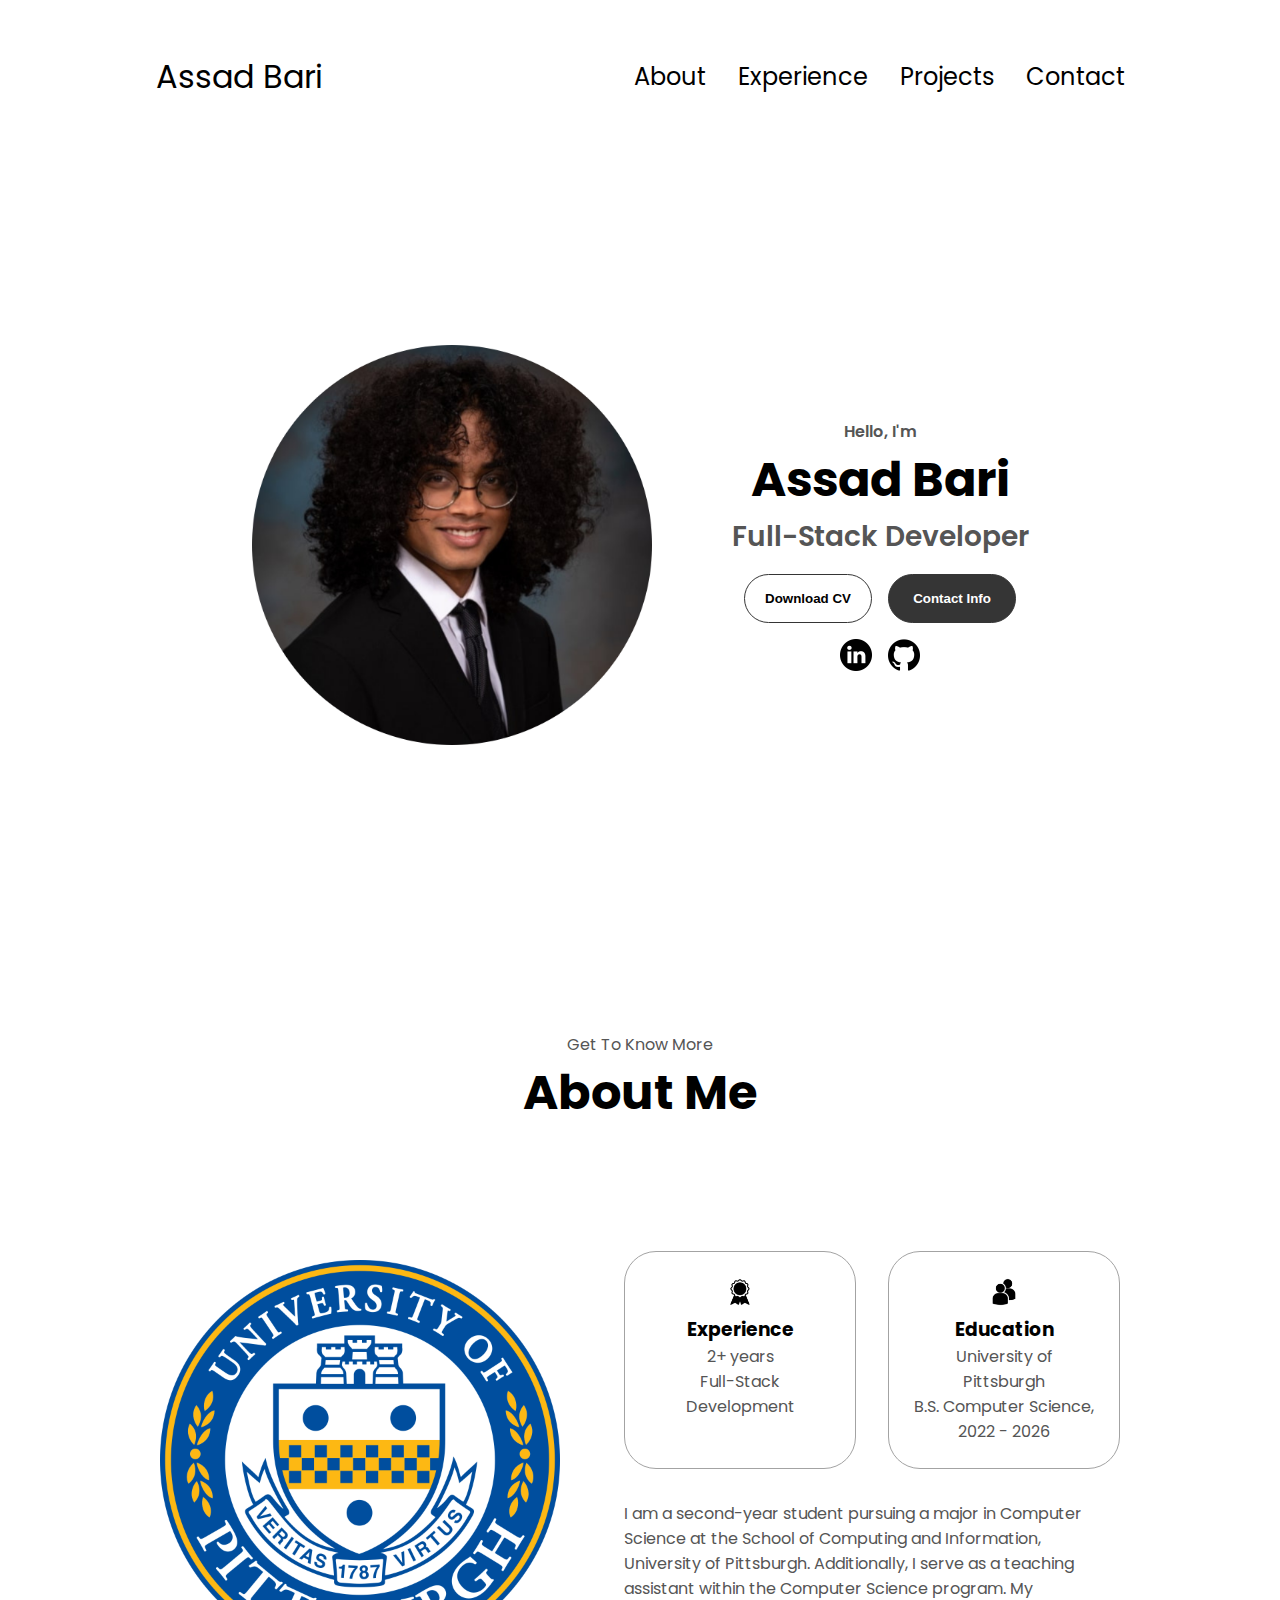
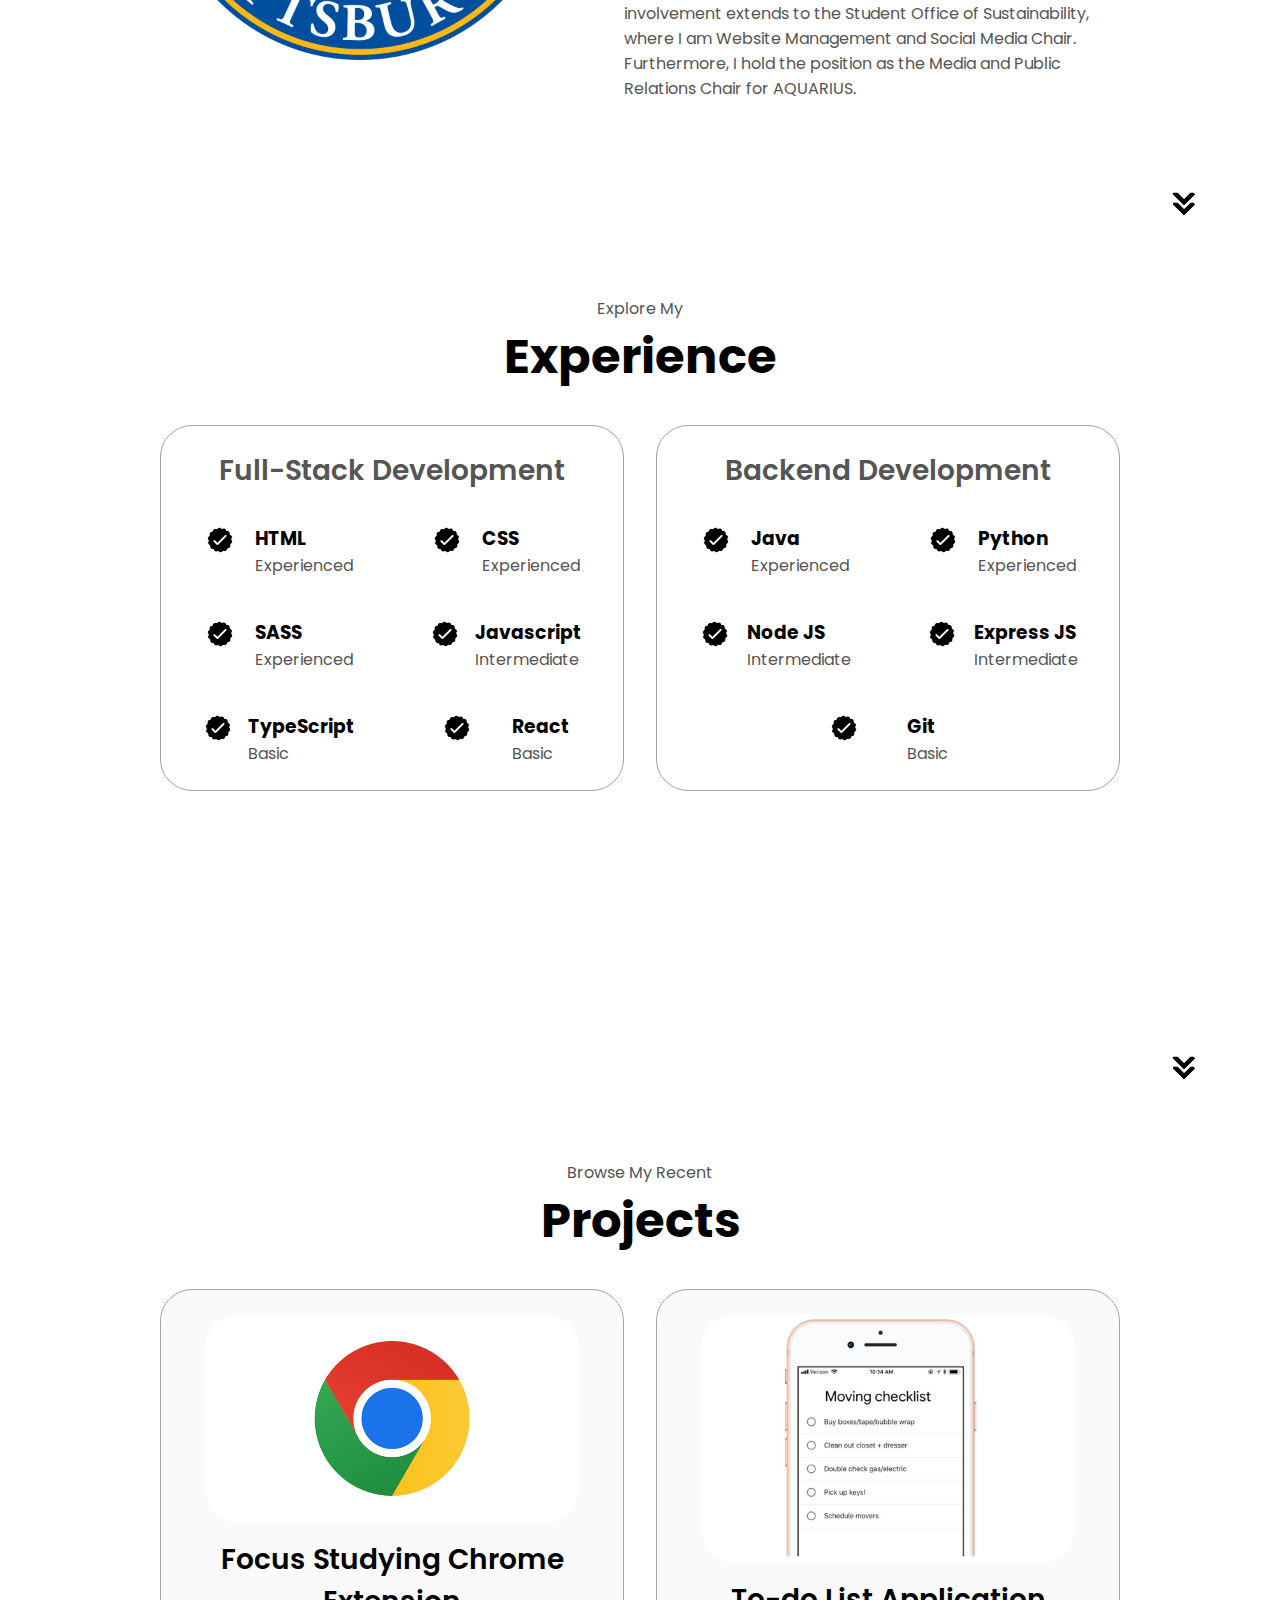
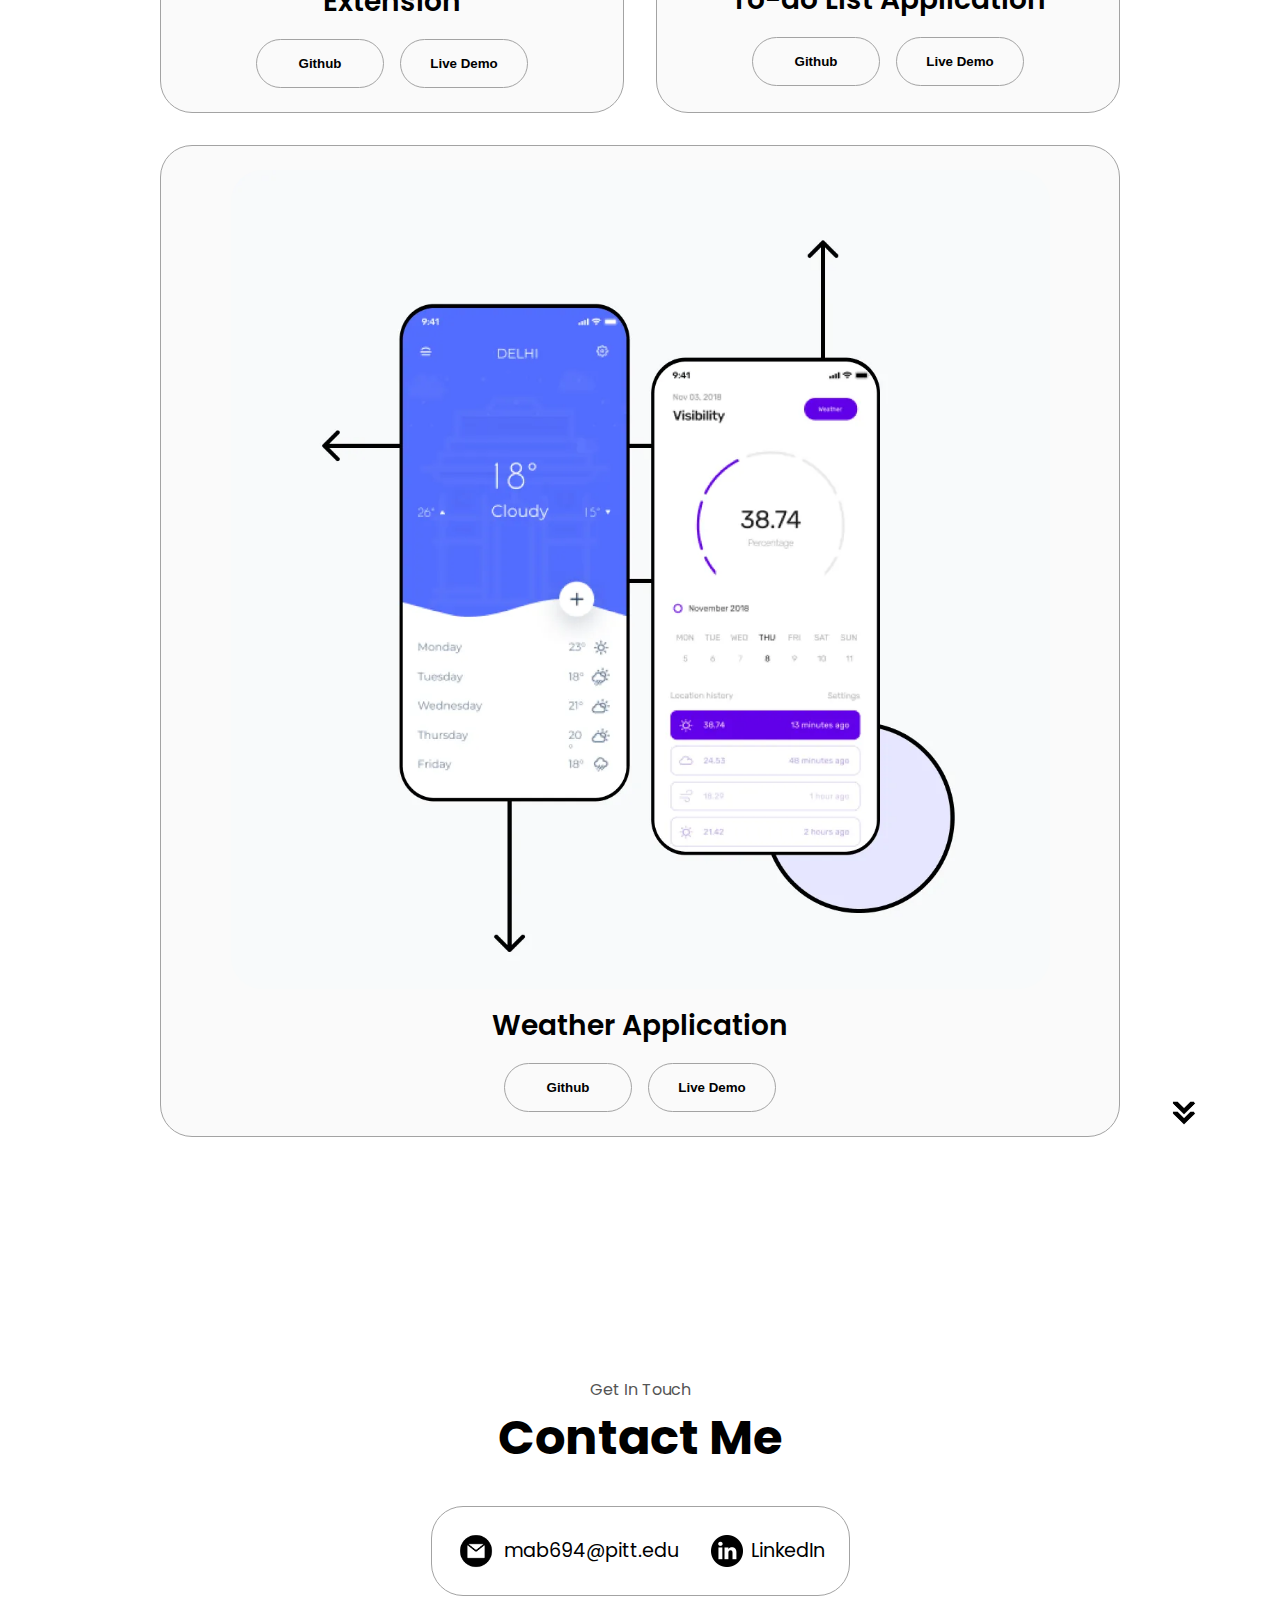
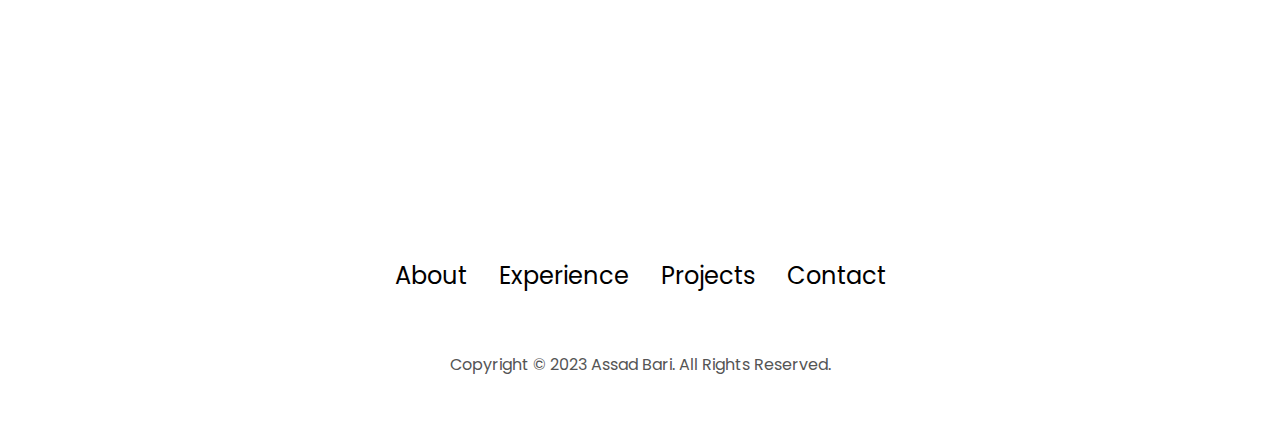
==== index.html @ ebdc71b3 "Update index.html" ====
<!DOCTYPE html>
<html lang="en">
<head>
    <meta charset="UTF-8">
    <meta http-equiv="X-UA-Compatible" content="IE=edge">
    <meta name="viewport" content="width=device-width, initial-scale=1.0">
    <title>My Portfolio</title>
    <link rel="stylesheet" href="styles.css">
    <link rel="stylesheet" href="media.css">
</head>
<body>
<nav id="desktop-nav">
<div class="logo">Assad Bari</div>
<div>
    <ul class="nav-links">
        <li><a href="#about">About</a></li>
        <li><a href="#experience">Experience</a></li>
        <li><a href="#projects">Projects</a></li>
        <li><a href="#contact">Contact</a></li>
       
    </ul>
    
</div>
</nav>
<nav id="hamburger-nav">
    <div class="logo">Assad Bari</div>
    <div class="hamburger-menu">
    <div class="hamburger-icon" onclick="toggleMenu()">
    <span></span>
    <span></span>
    <span></span>
    </div>
    <div class="menu-links">
        <li><a href="#about" onclick="toggleMenu()">About</a></li>
        <li><a href="#experience" onclick="toggleMenu()">Experience</a></li>
        <li><a href="#projects" onclick="toggleMenu()">Projects</a></li>
        <li><a href="#contact" onclick="toggleMenu()">Contact</a></li> 
    </div>
</div>
</nav>
<section id="profile">
<div class="section__pic-container">
    <img src="./assets/profilePic.png" alt="john Doe profile picture"/>
</div>
<div class="section__text"> 
    <p class="section__text__p1">Hello, I'm</p>
    <h1 class="title">Assad Bari</h1>
    <p class="section__text__p2">Full-Stack Developer</p>
    <div class="btn-container">
        <button class="btn btn-color-2" onclick="window.open('./assets/Resume - Assad Bari.pdf)">Download CV</button>
        <button class="btn btn-color-1" onclick="location.href='#contact'">Contact Info</button>
    </div>
    <div id="socials-container">
        <img src="./assets/linkedin.png" alt="My Linkedin profile"
        class="icon" 
        onclick="location.href='https://www.linkedin.com/in/assad-bari-085132230/'"
        />
        <img src="./assets/github.png" alt="My Github profile"
        class="icon" 
        onclick="location.href='https://github.com/AssadBari'"
        />
    </div>
</div>
</section>
<section id="about">
    <p class="section__text__p1">Get To Know More</p>
    <h1 class="title">About Me</h1>
    <div class="section-container">
        <div class="section__pic-container">
            <img src="./assets/pitt.png" alt="Profile Picture"
            class="about-pic"
            />
        </div>
        <div class="about-details-container">
            <div class="about-containers">
                <div class="details-container">
                    <img src="./assets/experience.png" alt="experience icon"
                    class="icon"
                    />
                    <h3>Experience</h3>
                    <p>2+ years<br/>Full-Stack Development</p>
                </div>
                <div class="details-container">
                <img src="./assets/education.png" alt="education icon"
                    class="icon"
                    />
                    <h3>Education</h3>
                    <p>University of Pittsburgh<br/>B.S. Computer Science, 2022 - 2026</p>
                </div>
            </div>
             <div class="text-container">
                <p>I am a second-year student pursuing a major in Computer Science at the School of Computing and Information, University of Pittsburgh. Additionally, I serve as a teaching assistant within the Computer Science program. My involvement extends to the Student Office of Sustainability, where I am Website Management and Social Media Chair. Furthermore, I hold the position as the Media and Public Relations Chair for AQUARIUS.</p>
             </div>
        </div>
    </div>
    <img src="./assets/arrow.png" alt="Arrow icon" class="icon arrow"
    onclick="location.href='#experience'"
    />
</section>
<section id="experience">
    <p class="section__text__p1">Explore My</p>
    <h1 class="title">Experience</h1>
    <div class="experience-details-container">
        <div class="about-containers">
            <div class="details-container">
                <h2 class="experience-sub-title">Full-Stack Development</h2>
                <div class="article-container">
                    <article>
                        <img src="./assets/checkmark.png" alt="experience-icon" class="icon"/>
                        <div>
                            <h3>HTML</h3>
                            <p>Experienced</p>
                        </div>
                    </article>
                    <article>
                        <img src="./assets/checkmark.png" alt="experience-icon" class="icon"/>
                        <div>
                            <h3>CSS</h3>
                            <p>Experienced</p>
                        </div>
                    </article>
                    <article>
                        <img src="./assets/checkmark.png" alt="experience-icon" class="icon"/>
                        <div>
                            <h3>SASS</h3>
                            <p>Experienced</p>
                        </div>
                    </article>
                    <article>
                        <img src="./assets/checkmark.png" alt="experience-icon" class="icon"/>
                        <div>
                            <h3>Javascript</h3>
                            <p>Intermediate</p>
                        </div>
                    </article>
                    <article>
                        <img src="./assets/checkmark.png" alt="experience-icon" class="icon"/>
                        <div>
                            <h3>TypeScript</h3>
                            <p>Basic</p>
                        </div>
                    </article>
                    <article>
                        <img src="./assets/checkmark.png" alt="experience-icon" class="icon"/>
                        <div>
                            <h3>React</h3>
                            <p>Basic</p>
                        </div>
                    </article>
                </div>
            </div>
            <div class="details-container">
                <h2 class="experience-sub-title">Backend Development</h2>
                <div class="article-container">
                   
                    <article>
                        <img src="./assets/checkmark.png" alt="experience-icon" class="icon"/>
                        <div>
                            <h3>Java</h3>
                            <p>Experienced</p>
                        </div>
                    </article>
                    <article>
                        <img src="./assets/checkmark.png" alt="experience-icon" class="icon"/>
                        <div>
                            <h3>Python</h3>
                            <p>Experienced</p>
                        </div>
                    </article>
                    <article>
                        <img src="./assets/checkmark.png" alt="experience-icon" class="icon"/>
                        <div>
                            <h3>Node JS</h3>
                            <p>Intermediate</p>
                        </div>
                    </article>
                    <article>
                        <img src="./assets/checkmark.png" alt="experience-icon" class="icon"/>
                        <div>
                            <h3>Express JS</h3>
                            <p>Intermediate</p>
                        </div>
                    </article>
                    <article>
                        <img src="./assets/checkmark.png" alt="experience-icon" class="icon"/>
                        <div>
                            <h3>Git</h3>
                            <p>Basic</p>
                        </div>
                    </article>
                </div>
            </div>
        </div>
    </div>
    <img src="./assets/arrow.png" alt="Arrow icon" class="icon arrow"
    onclick="location.href='#projects'"
    />
</section>
<section id="projects">
    <p class="section__text__p1">Browse My Recent</p>
    <h1 class="title">Projects</h1>
    <div class="experience-details-container">
        <div class="about-containers">
        <div class="details-container color-container">
            <div class="article-container">
                <img src="./assets/chrome.png" alt="project 1"
                class="project-img" width="200" height="200"
                />
            </div>
            <h2 class="experience-sub-title project-title">Focus Studying Chrome Extension</h2>
            <div class="btn-container">
                <button class="btn btn-color-2 project-btn" onclick="location.href='https://github.com/AssadBari'"">
                    Github
                </button>
                <button class="btn btn-color-2 project-btn" onclick="location.href='https://github.com/AssadBari'"">
                    Live Demo
                </button>
            </div>
        </div>
        <div class="details-container color-container">
            <div class="article-container">
                <img src="./assets/ToDo.png" alt="project 2"
                class="project-img" width="200" height="200"
                />
            </div>
            <h2 class="experience-sub-title project-title">To-do List Application</h2>
            <div class="btn-container">
                <button class="btn btn-color-2 project-btn" onclick="location.href='https://github.com/AssadBari'"">
                    Github
                </button>
                <button class="btn btn-color-2 project-btn" onclick="location.href='https://github.com/AssadBari'"">
                    Live Demo
                </button>
            </div>
        </div>
        <div class="details-container color-container">
            <div class="article-container">
                <img src="./assets/weatherApp.webp" alt="project 3"
                class="project-img" width="200" height="200"
                />
            </div>
            <h2 class="experience-sub-title project-title">Weather Application</h2>
            <div class="btn-container">
                <button class="btn btn-color-2 project-btn" onclick="location.href='https://github.com/AssadBari/WeatherAppBari.git'"">
                    Github
                </button>
                <button class="btn btn-color-2 project-btn" onclick="location.href='https://assadbari.github.io/WeatherAppBari/'"">
                    Live Demo
                </button>
            </div>
        </div>
     </div>
    </div>
    <img src="./assets/arrow.png" alt="Arrow icon" class="icon arrow"
    onclick="location.href='#contact'"
    />
</section>
<section id="contact">
<p class="section__text__p1">Get In Touch</p>
<h1 class="title">Contact Me</h1>
<div class="contact-info-upper-container">
    <div class="contact-info-container">
        <img src="./assets/email.png" alt="email icon" class="icon contact-icon email-icon
            "/>
        <p><a href="mailto:mab694@pitt.edu">mab694@pitt.edu</a></p>
    </div>

        <div class="contact-info-container">
            <img src="./assets/linkedin.png" alt="Linkedin-icon" class="icon contact-icon"/>
            <p><a href="https://www.linkedin.com/in/assad-bari-085132230/">LinkedIn</a></p>
        </div>
</div>
</section>
<footer>
    <nav>
        <div class="nav-links-container">
            <ul class="nav-links">
                <li><a href="#about">About</a></li>
                <li><a href="#experience">Experience</a></li>
                <li><a href="#projects">Projects</a></li>
                <li><a href="#contact">Contact</a></li>
               
            </ul>
        </div>
    </nav>
      <p>Copyright &#169; 2023 Assad Bari. All Rights Reserved.</p>
</footer>
<script src="script.js"></script>
</body>
</html>
---- styles.css ----
/*general styling*/



  @import url('https://fonts.googleapis.com/css2?family=Poppins:wght@300;400;500;600&display=swap');

*{
    margin: 0;
    padding: 0;
    
}

body{
    font-family: "poppins", "sans-serif";
}

html{
    scroll-behavior:smooth;
}

p{
    color: rgb(85, 85, 85);

}
/* */

a, .btn{
    transition: all 300ms ease;
}

/*desktop navigation*/
nav, .nav-links{
        display:flex;
}

nav {
    justify-content: space-around;
    align-items: center;
    height: 17vh;
}
.nav-links{
    gap: 2rem;
    list-style: none;
    font-size: 1.5rem;

}

a {
   color: black;
   text-decoration: none;
   text-decoration-color: white; 
}

a:hover {
    color: grey;
    text-decoration: underline;
    text-underline-offset: 1rem;
    text-decoration-color: rgb(181, 181, 181);
}
.logo{
    font-size: 2rem;
}
.logo:hover{
    cursor: default;
}

/* hamburger menu */
 
#hamburger-nav{
    display: none;
}

.hamburger-menu {
    position: relative;
    display: inline-block;

}
.hamburger-icon{
    display: flex;
    flex-direction: column;
    justify-content: space-between;
    height: 24px;
    width: 30px;
    cursor: pointer;
}

.hamburger-icon span {
    width: 100%;
    height: 2px;
    background-color: black;
    transition: all 0.3 ease-in-out;
}
.menu-links{
    position: absolute;
    top: 100%;
    right: 0%;
    background-color: white;
    width: fit-content;
    max-height: 0;
    overflow: hidden;
    transition: all 0.3 ease-in-out;

}

.menu-links a{
    display: block;
    padding: 10px;
    text-align: center;
    font-size: 1.5rem;
    color: black;
    text-decoration: none;
    transition:all 0.3 ease-in-out;

}
.menu-links li {
list-style: none;

}
.menu-links.open{
max-height: 300px;

}
.hamburger-icon.open span:first-child {
    transform: rotate(45 deg) translate (10px, 5px);
}
.hamburger-icon.open span:nth-child(2) {
    opacity: 0;

}
.hamburger-icon.open span:last-child {
    transform: rotate(-45 deg) translate (10px, -5px);
}

.hamburger-icon span:first-child {
    transform: none;
    
}
.hamburger-icon span:first-child {
    opacity: 1;

}
.hamburger-icon span:first-child {
    transform: none;

}

/* SECTIONS */

section{
    padding-top: 4vh;
    height: 96vh;
    margin: 0 10rem;
    box-sizing: border-box;
    min-height: fit-content;

}
.section-container{
display: flex;

}
/* profile section*/

#profile{
    display: flex;
justify-content: center;
gap: 5rem;
height: 80vh;
}

.section__pic-container{
    display: flex;
    height: 400px;
    width: 400px;
    margin: auto 0;

}
.section__text {
    align-self: center;
    text-align: center;

}

.section__text p{
    font-weight: 600;

}
.section__text__p1{
    text-align: center;

}
.section__text__p2{
    font-size: 1.75rem;
    margin-bottom: 1rem;

    
}
.title{
    font-size: 3rem;
    text-align: center;

}
#socials-container{
    display:flex;
    justify-content: center;
    margin-top: 1rem;
    gap: 1rem;
}
/* icons ! */
.icon{
    cursor: pointer;
    height: 2rem;
}
/* buttons ! */
.btn-container{
    display: flex;
    justify-content: center;
    gap: 1rem;
}
.btn{
    font-weight: 600;
    transition: all 300ms ease;
    padding: 1rem;
    width: 8rem;
    border-radius: 2rem;

}
.btn-color-1, .btn-color-2{
    border: rgb(53, 53, 53) 0.1rem solid;
    
}
.btn-color-1:hover, .btn-color-2:hover{
    cursor: pointer;
}
.btn-color-1, .btn-color-2:hover{
    background: rgb(53, 53, 53);
    color: white;
}
.btn-color-1:hover{
    background: rgb(0, 0, 0);

}
.btn-color-2{
    background: none;

}
.btn-color-2:hover {
    border: rgb(255, 255, 255) 0.1 rem solid;

}
.btn-container{
    gap: 1rem;
}

/* about section! :D */
#about{
    position: relative;

}
.about-containers{
    gap: 2rem;
    margin-bottom: 2rem;
    margin-top: 2rem;
    }
.about-details-container{
    justify-content: center;
    flex-direction: column;
}

.about-containers, .about-details-container{
    display: flex;

}
.about-pic{
    border-radius: 2rem;
}
.arrow{
    position: absolute;
    right: -5rem;
    bottom: 2.5rem;
}
.details-container{
    padding: 1.5rem;
    flex: 1;
    background: white;
    border-radius: 2rem;
    border: rgb(53, 53, 53) 0.1rem solid;
    border-color: rgb(163, 163, 163);
    text-align: center;

}
.section-container{
    gap: 4rem;
    height: 80%;

}
.section__pic-container{
    height: 400px;
    width: 400px;
    margin: auto 0;

}
/* experience */

#experience {
    position: relative;
}
.experience-sub-title{
    color: rgb(85, 85, 85);
    font-weight: 600;
    font-size: 1.75rem;
    margin-bottom: 2rem;
}
.experience-details-container{
    display: flex;
    justify-content: center;
    flex-direction: column;
}

.article-container {
    display: flex;
    text-align: initial;
    flex-wrap: wrap;
    flex-direction: row;
    gap: 2.5rem;
    justify-content: space-around;
  
}

article {
    display: flex;
    width: 10rem;
    justify-content: space-around;
    gap: 0.5rem;
}

article .icon {
    cursor: default;
}

.details-container {
    text-align: center;
}

/* projects*/

#projects {
    position: relative;

}

.color-container{
    border-color: rgb(163, 163, 163);
    background: rgb(250, 250, 250);
}

.project-img {
    border-radius: 2rem;
    width: 90%;
    height: 90%;
}

.project-title{
    margin: 1rem;
    color: black;

}
.project-btn{
    color: black;
    border-color: rgb(163, 163, 163);
}
/* contacts */

#contact{
    display: flex;
    justify-content: center;
    flex-direction: column;
    height: 70vh;
}
.contact-info-upper-container{
    display: flex;
    justify-content: center;
    border-radius: 2rem;
    border: rgb(53, 53, 53) 0.1rem solid;
    border-color: rgb(163, 163, 163);
    background: (250, 250, 250);
    margin: 2rem auto;
    padding: 0.5rem;

}
.contact-info-container{
display: flex;
align-items: center;
justify-content: center;
gap: 0.5rem;
margin: 1rem;
}
.contact-info-container p{
    font-size: larger;
}
.contact-icon {
    cursor: default;
}
.email-icon{
    height: 2.5rem;
}
/* footer section*/
footer{
    height: 26vh;
    margin: 0 1rem;
}
footer p{
    text-align: center;
    
}
---- media.css ----
@media screen and (max-width: 1400px) {
    #profile {
        height: 83vh;
        margin-bottom: 6rem;
    }
    .about-containers {
        flex-wrap: wrap;
    }
}

@media screen and (max-width: 1200px) {
    #desktop-nav {
        display: none;
    }
    #hamburger-nav {
        display: flex;
    }
    #experience, .experience-details-container {
        margin-top: 2rem;
    }
    #profile, .section-container {
        display: block;
    }
    .arrow {
        display: none;
    }
    section, .section-container {
        height: fit-content;
    }
    section {
        margin: 0 5%;
    }
    .section__pic-container {
        width: 275px;
        height: 275px;
        margin: 0 auto 2rem;
    }
    .about-containers {
        margin-top: 0;
    }
}

@media screen and (max-width: 600px) {
    #contact, footer {
        height: 40vh;
    }
    #profile {
        height: 83vh;
        margin-bottom: 0;
    }
    article {
        font-size: 1rem;
    }
    footer nav {
        height: fit-content;
        margin-bottom: 2rem;
    }
    .about-containers, .contact-info-upper-container, .btn-container {
        flex-wrap: wrap;
    }
    .contact-info-container {
        margin: 0;
    }
    .contact-info-container p, .nav-links, li a {
        font-size: 1rem;
    }
    .experience-sub-title {
        font-size: 1.25rem;
    }
    .logo {
        font-size: 1.5rem;
    }
    .nav-links {
        flex-direction: column;
        gap: 0.5rem;
        text-align: center;
    }
    .section__pic-container {
        width: auto;
        height: 46vw;
        justify-content: center;
    }
    .section__text__p2 {
        font-size: 1.25rem;
    }
    .title {
        font-size: 2rem;
    }
    .text-container {
        text-align: justify;
    }
}
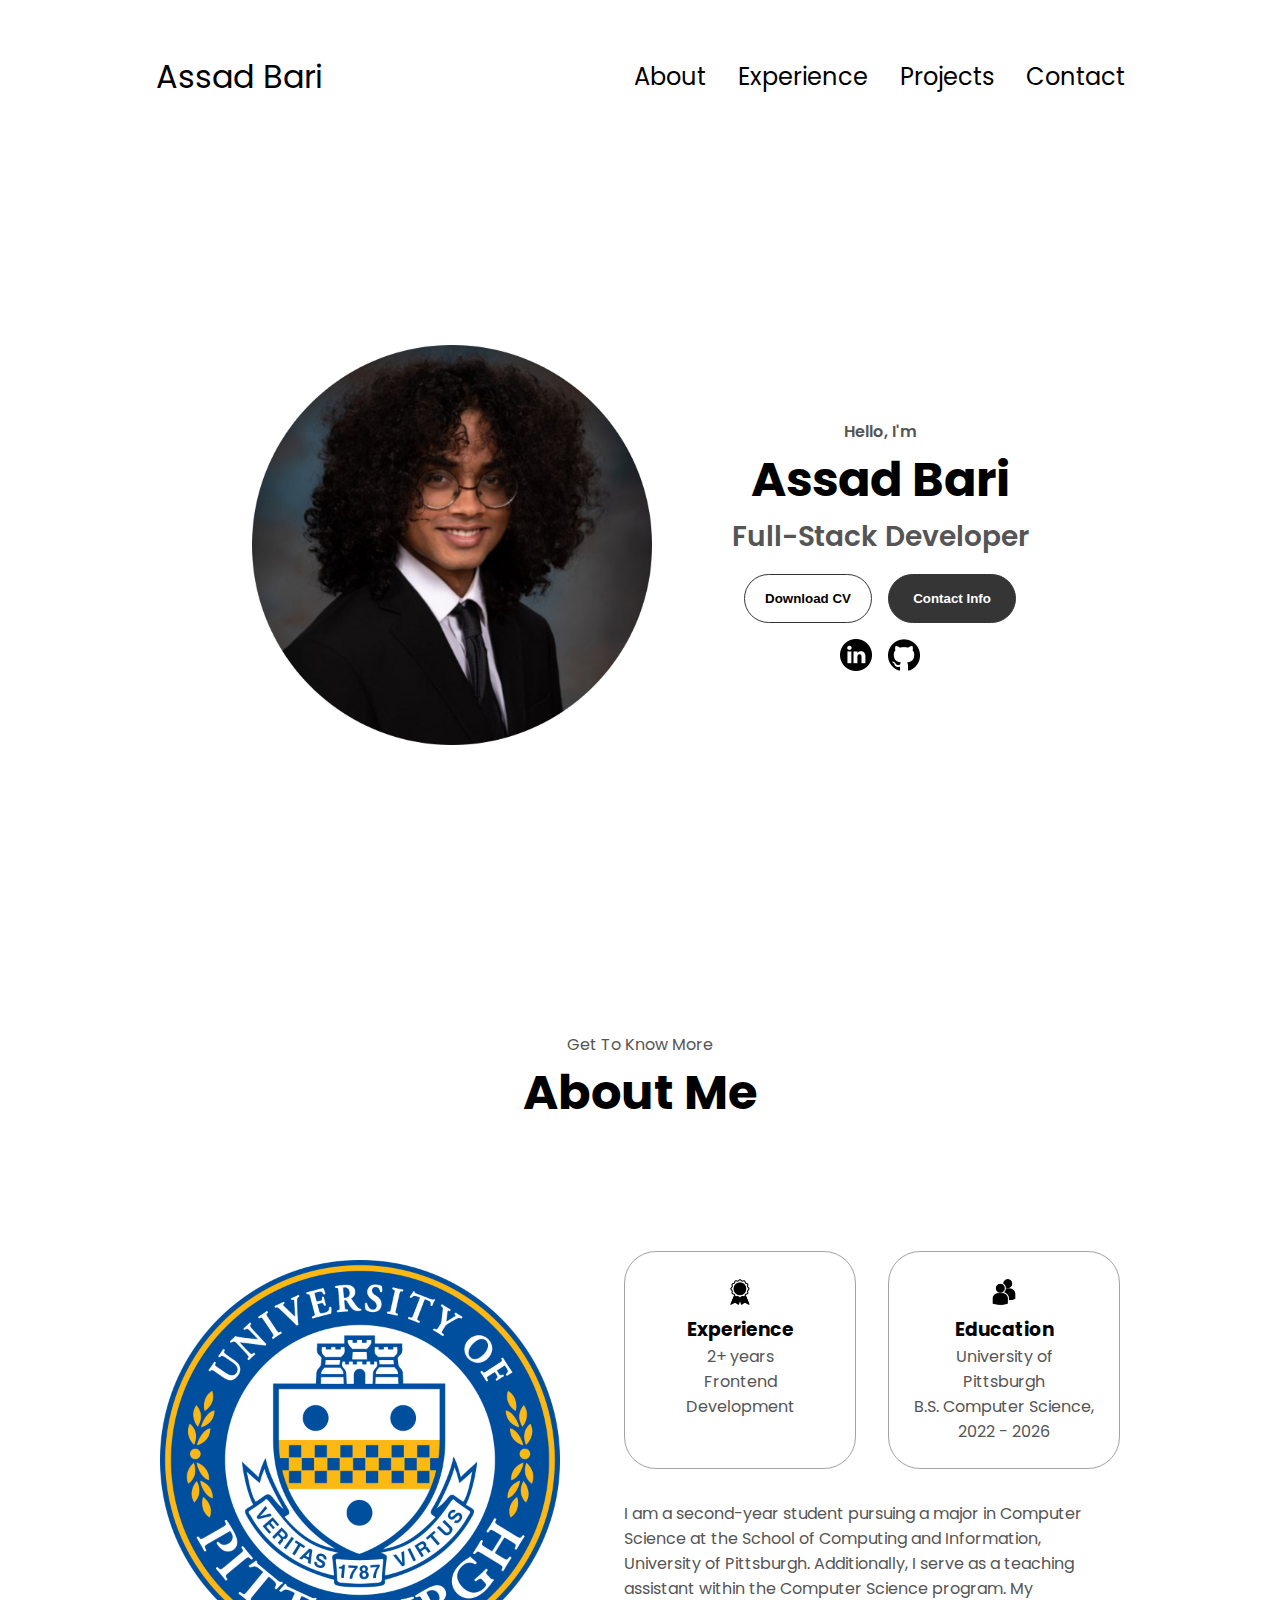
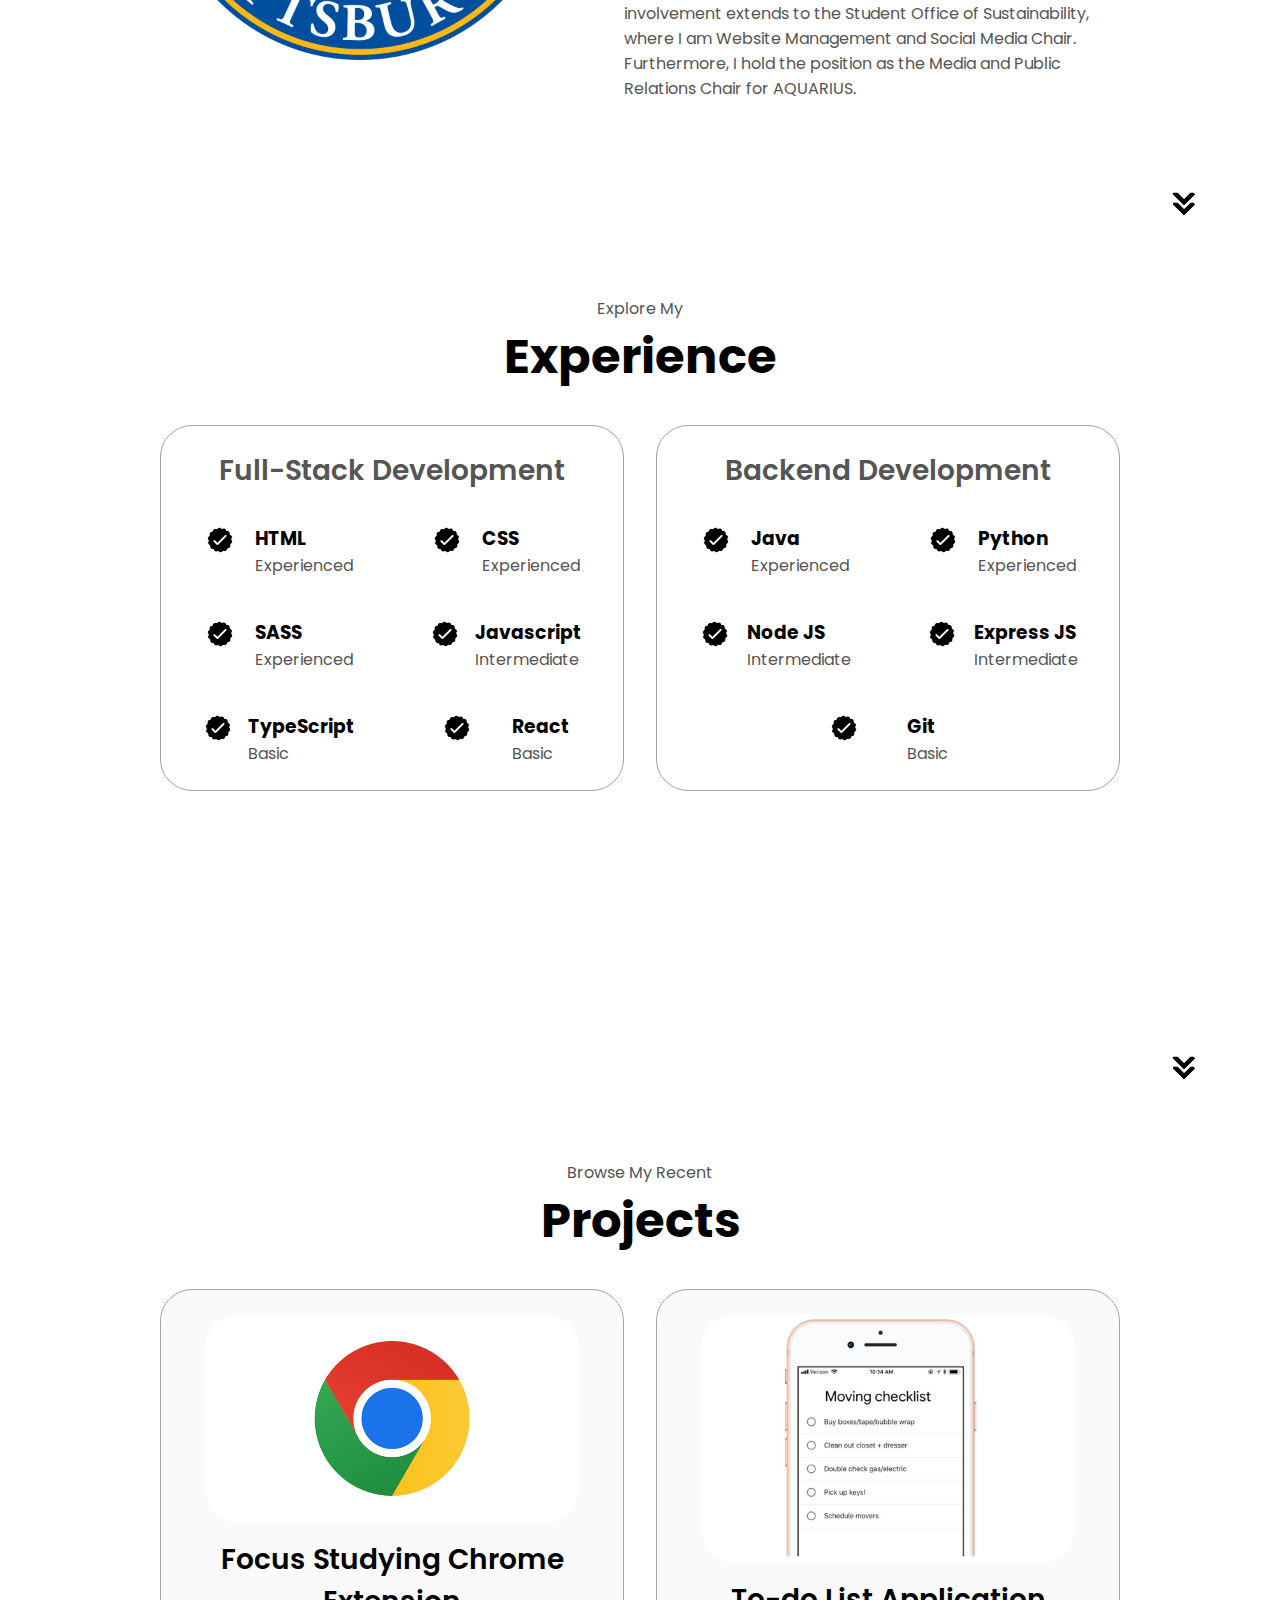
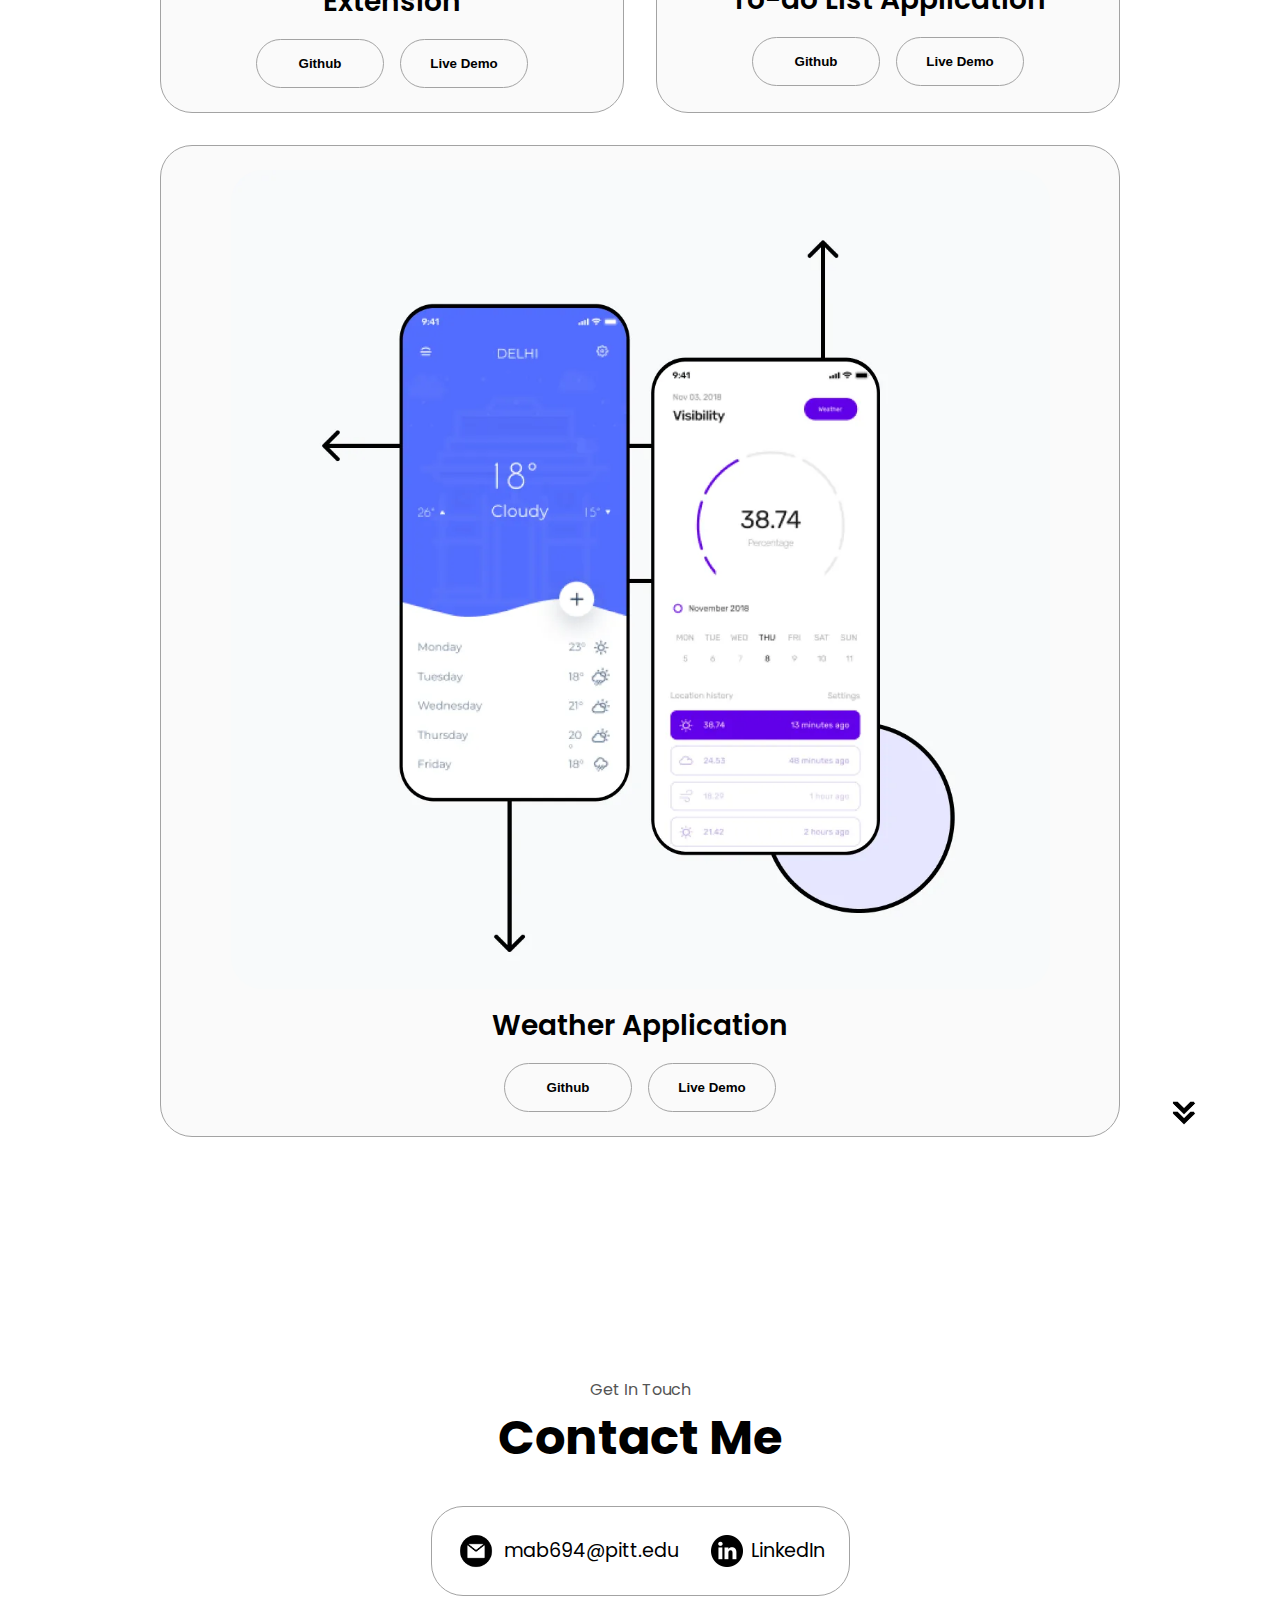
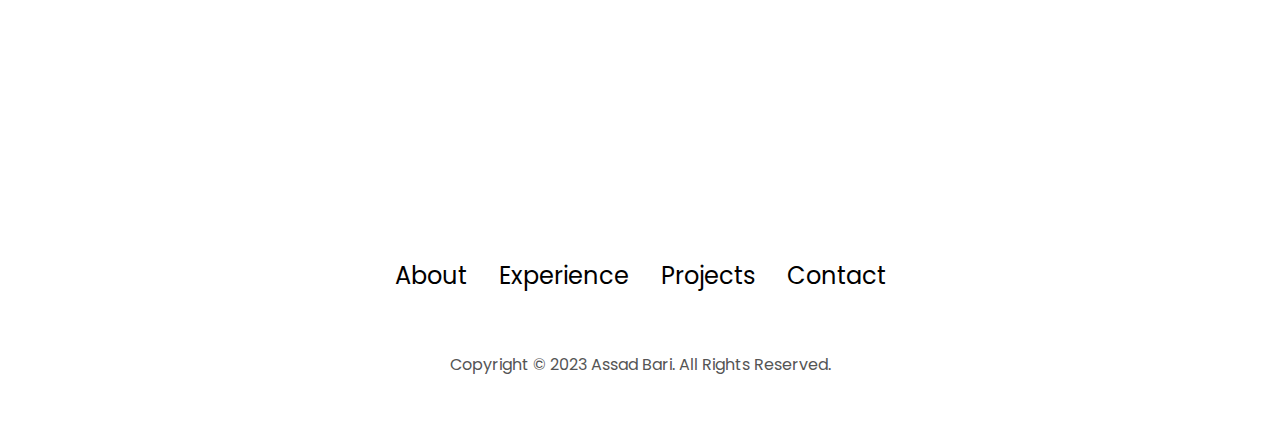
==== commit cca929db: "Update index.html" ====
--- a/index.html
+++ b/index.html
@@ -78,7 +78,7 @@
                     class="icon"
                     />
                     <h3>Experience</h3>
-                    <p>2+ years<br/>Full-Stack Development</p>
+                    <p>2+ years<br/>Frontend Development</p>
                 </div>
                 <div class="details-container">
                 <img src="./assets/education.png" alt="education icon"
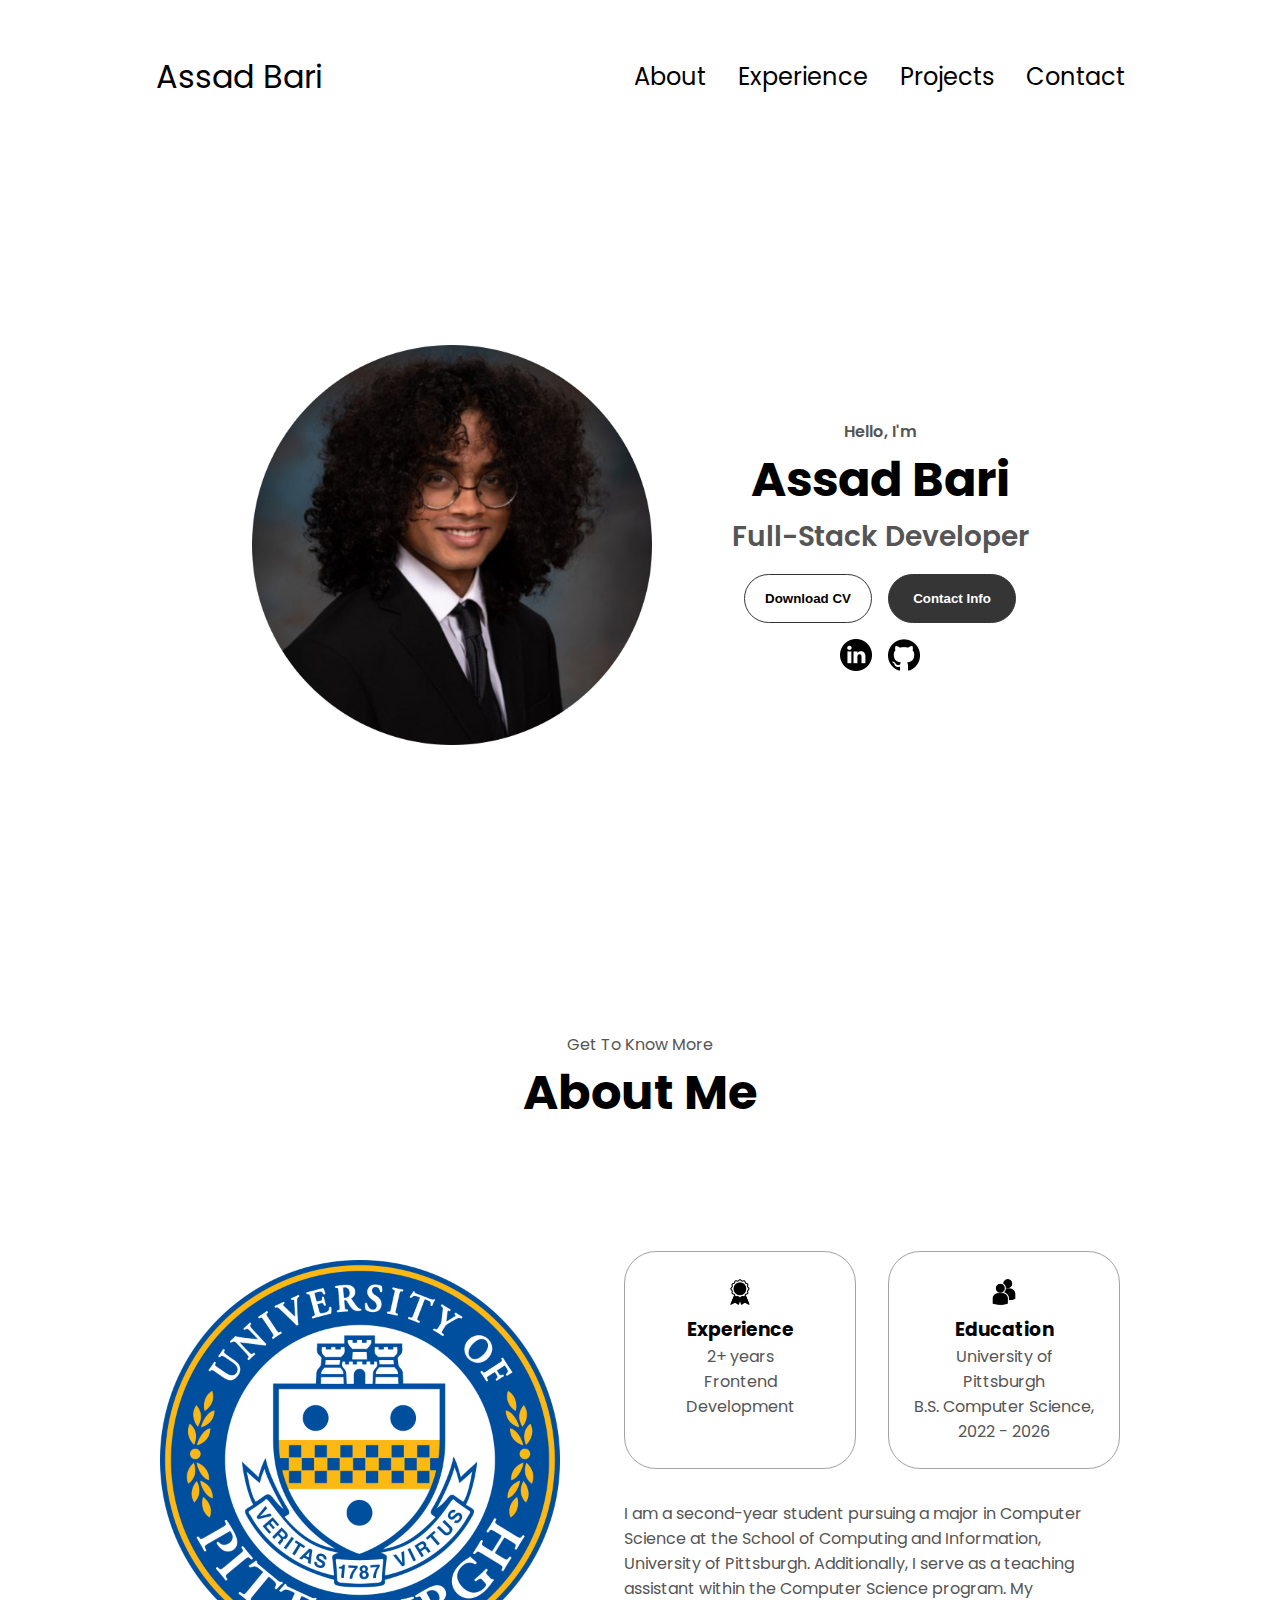
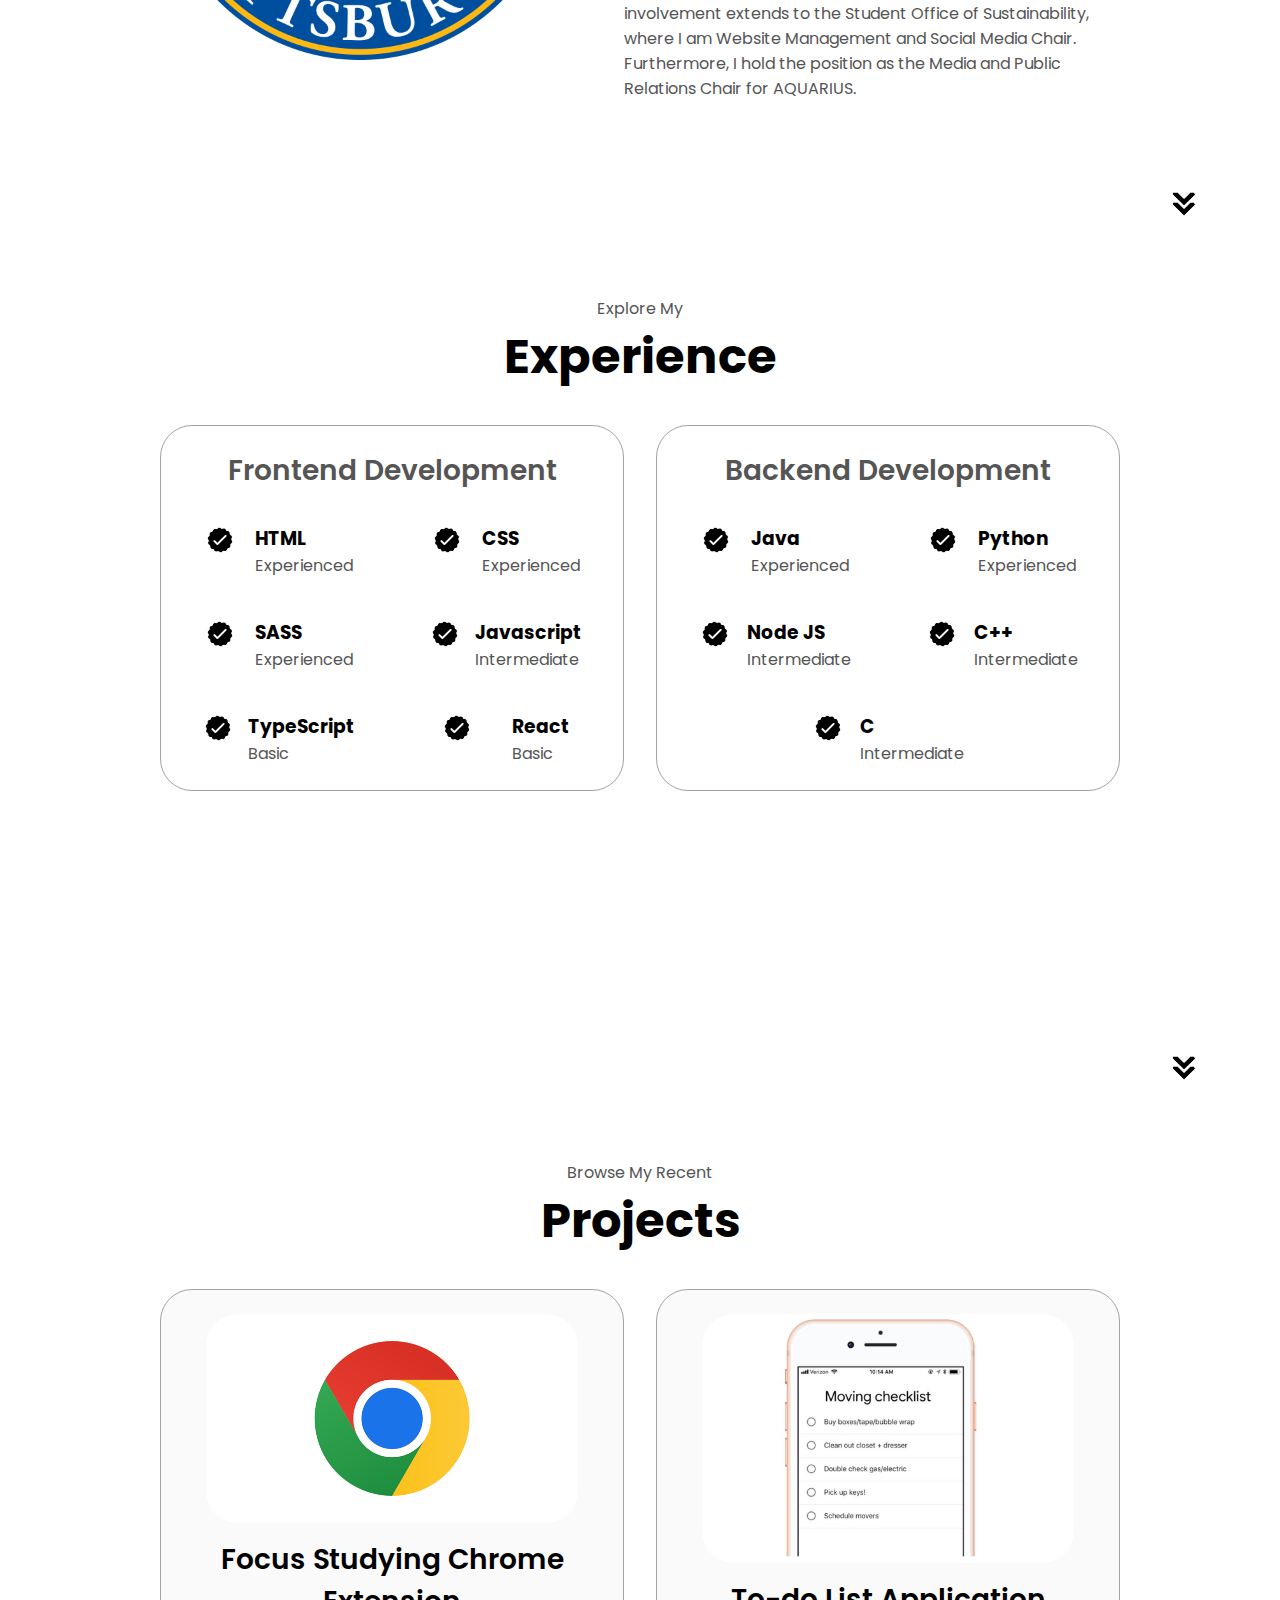
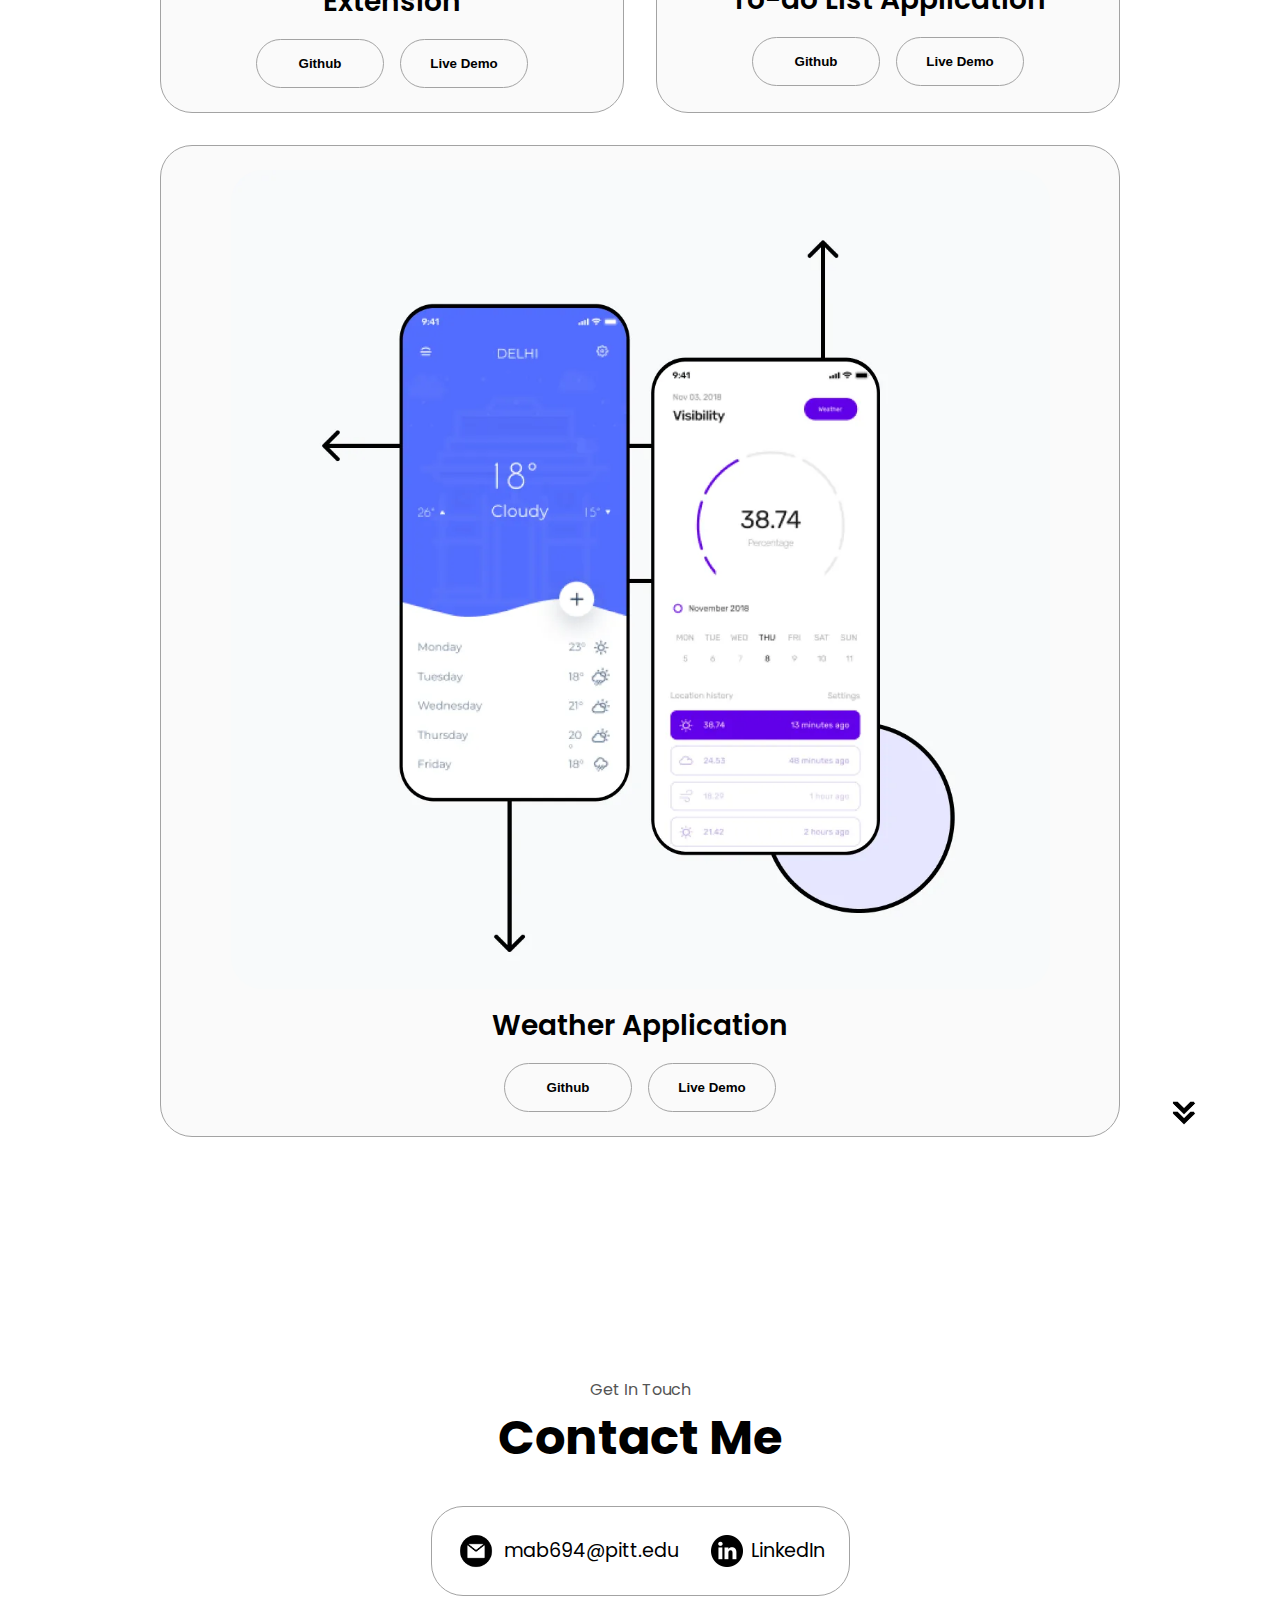
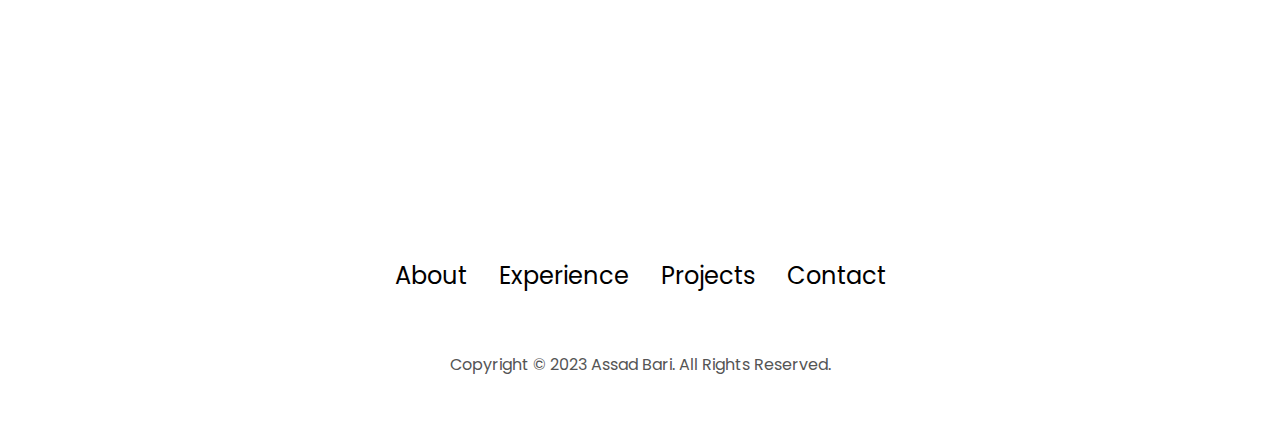
==== commit 51e2caf9: "Update index.html" ====
--- a/index.html
+++ b/index.html
@@ -47,7 +47,7 @@
     <h1 class="title">Assad Bari</h1>
     <p class="section__text__p2">Full-Stack Developer</p>
     <div class="btn-container">
-        <button class="btn btn-color-2" onclick="window.open('./assets/Resume - Assad Bari.pdf)">Download CV</button>
+        <button class="btn btn-color-2" onclick="window.open('./assets/Resume  - Assad Bari.pdf)">Download CV</button>
         <button class="btn btn-color-1" onclick="location.href='#contact'">Contact Info</button>
     </div>
     <div id="socials-container">
@@ -103,7 +103,7 @@
     <div class="experience-details-container">
         <div class="about-containers">
             <div class="details-container">
-                <h2 class="experience-sub-title">Full-Stack Development</h2>
+                <h2 class="experience-sub-title">Frontend Development</h2>
                 <div class="article-container">
                     <article>
                         <img src="./assets/checkmark.png" alt="experience-icon" class="icon"/>
@@ -177,15 +177,15 @@
                     <article>
                         <img src="./assets/checkmark.png" alt="experience-icon" class="icon"/>
                         <div>
-                            <h3>Express JS</h3>
-                            <p>Intermediate</p>
-                        </div>
-                    </article>
-                    <article>
-                        <img src="./assets/checkmark.png" alt="experience-icon" class="icon"/>
-                        <div>
-                            <h3>Git</h3>
-                            <p>Basic</p>
+                            <h3>C++</h3>
+                            <p>Intermediate</p>
+                        </div>
+                    </article>
+                    <article>
+                        <img src="./assets/checkmark.png" alt="experience-icon" class="icon"/>
+                        <div>
+                            <h3>C</h3>
+                            <p>Intermediate</p>
                         </div>
                     </article>
                 </div>
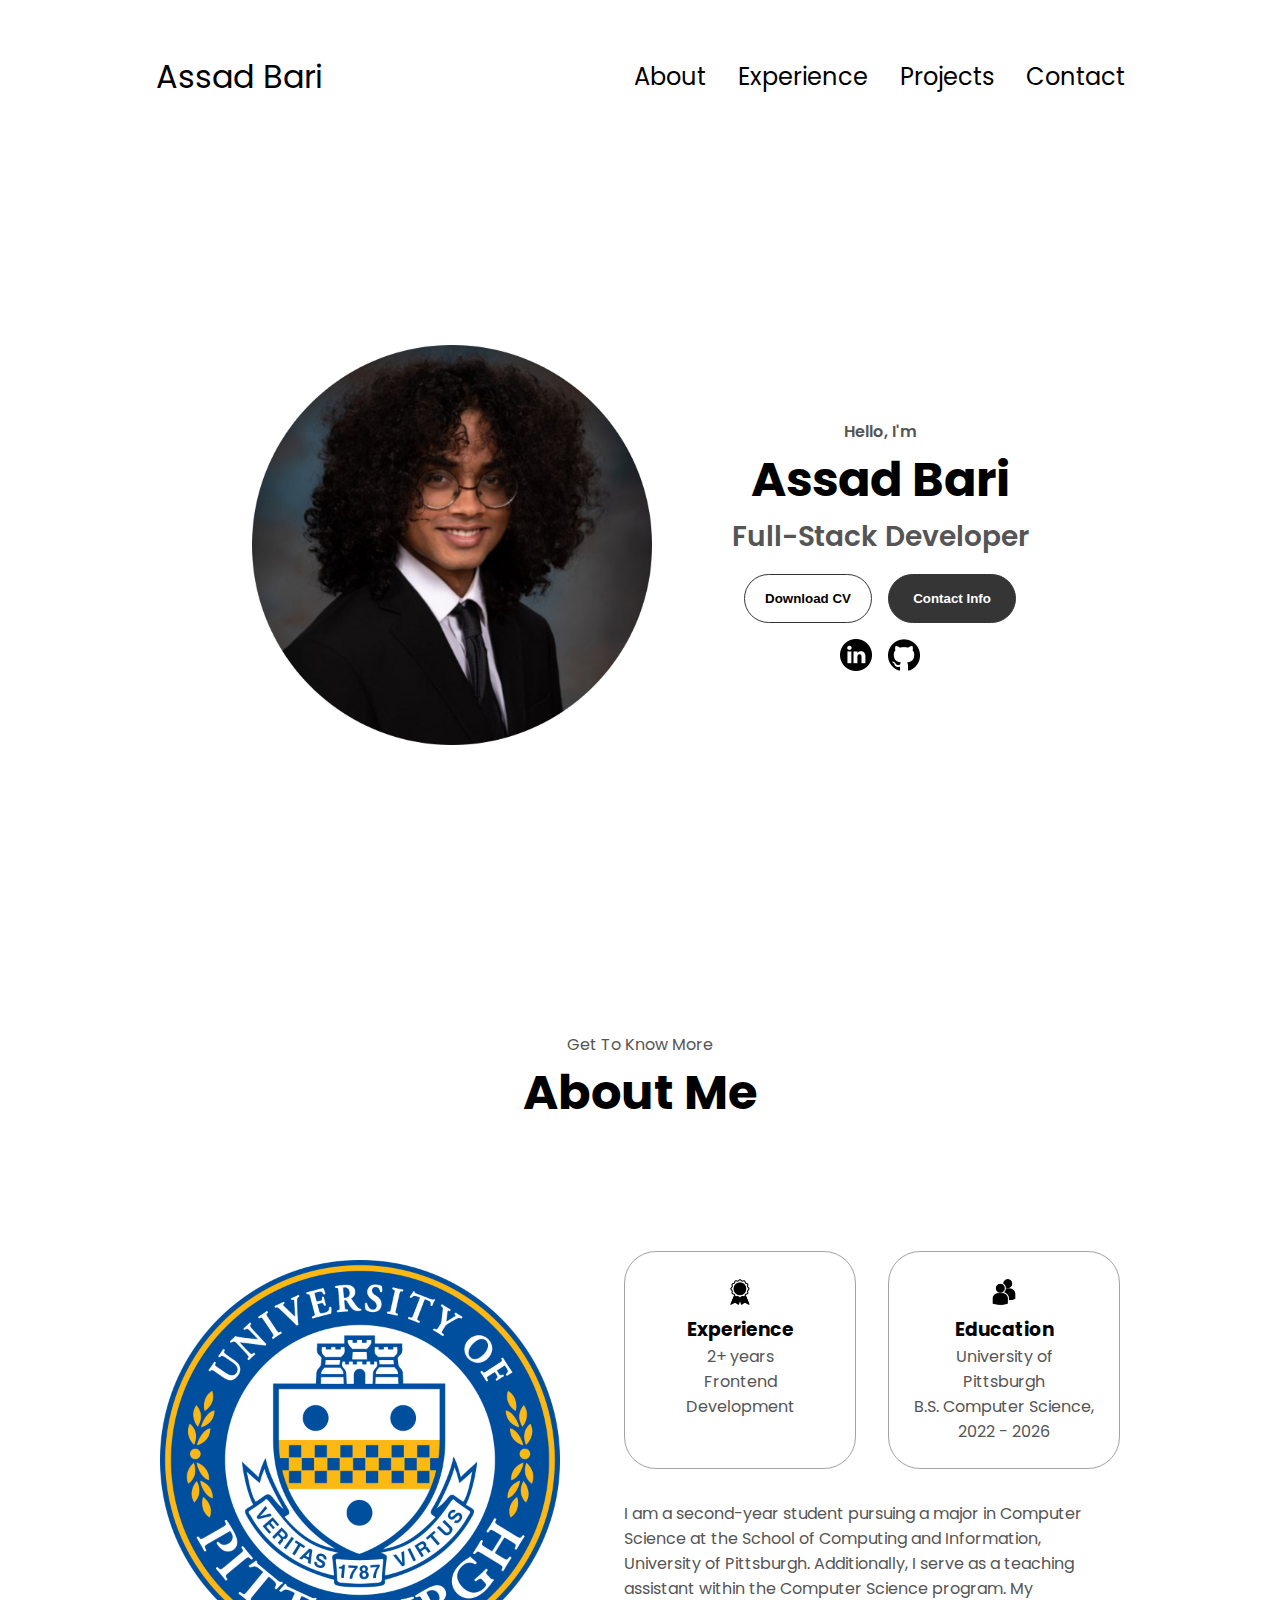
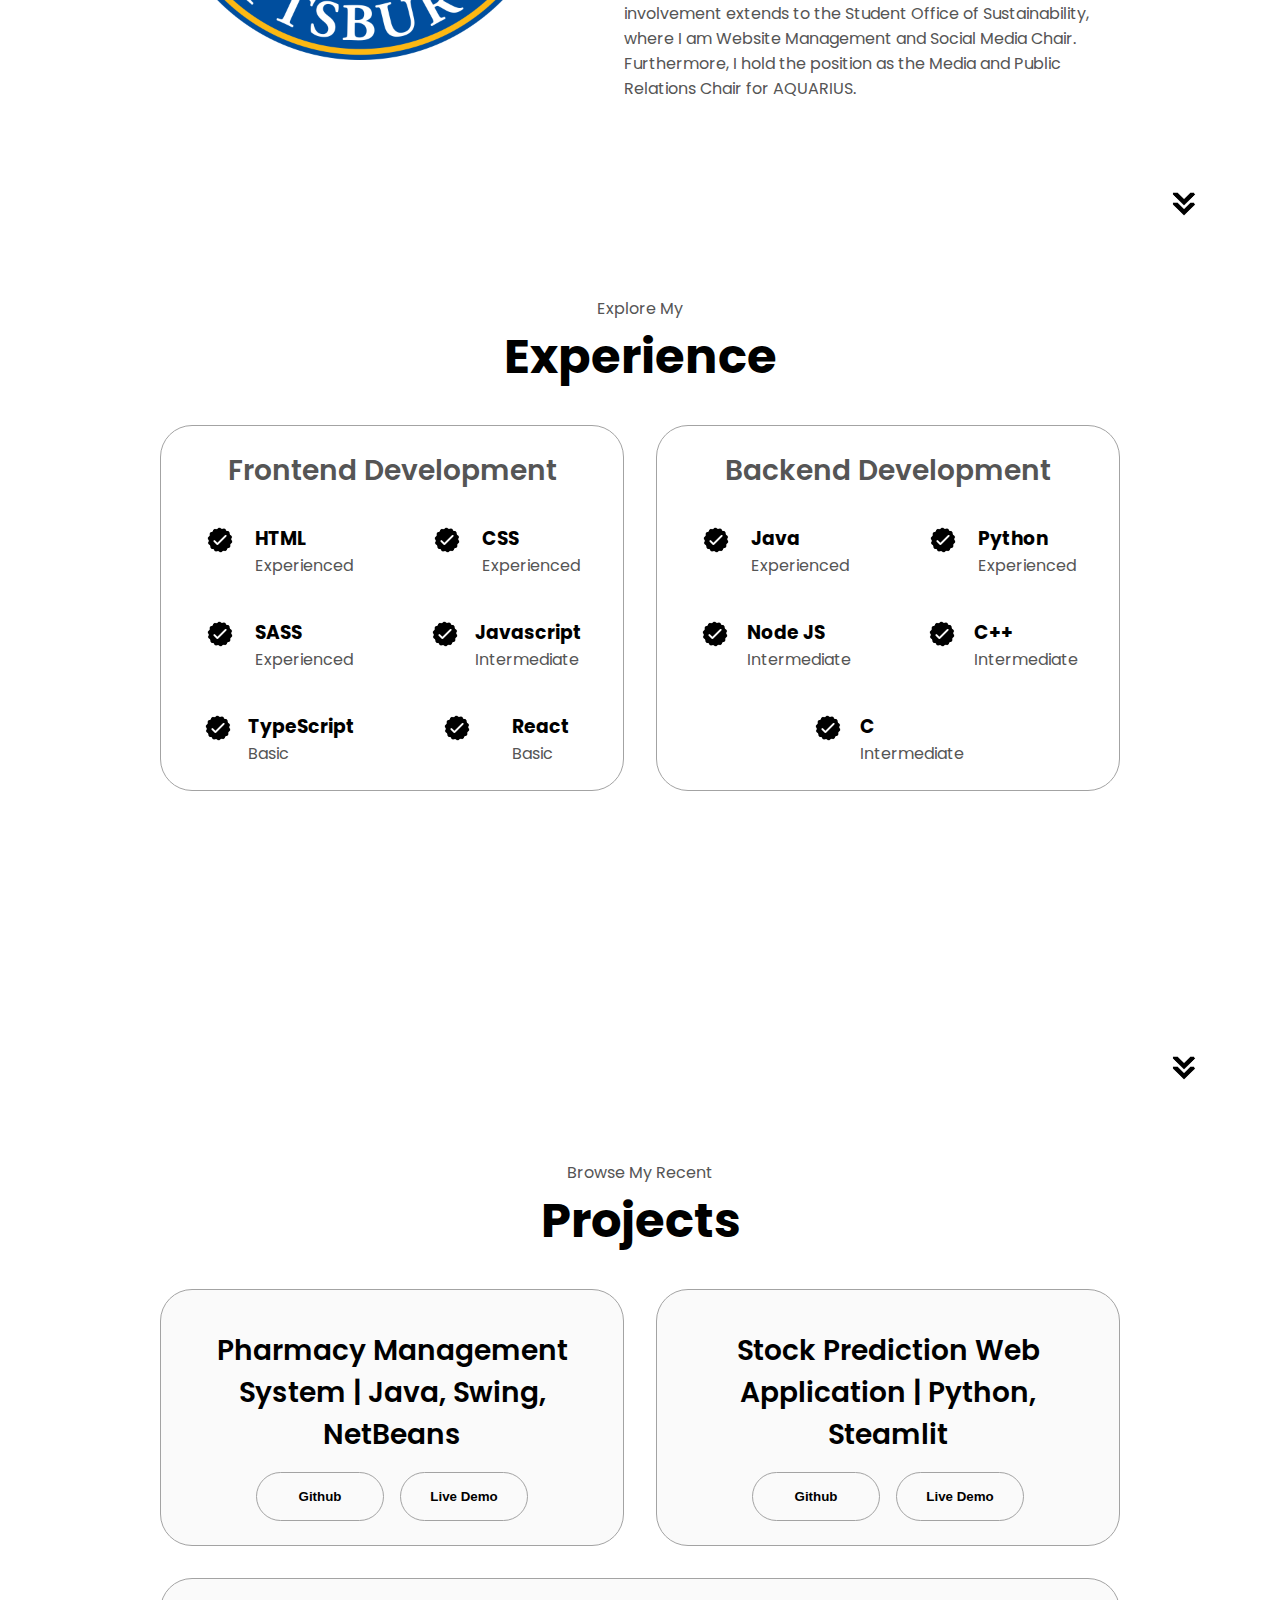
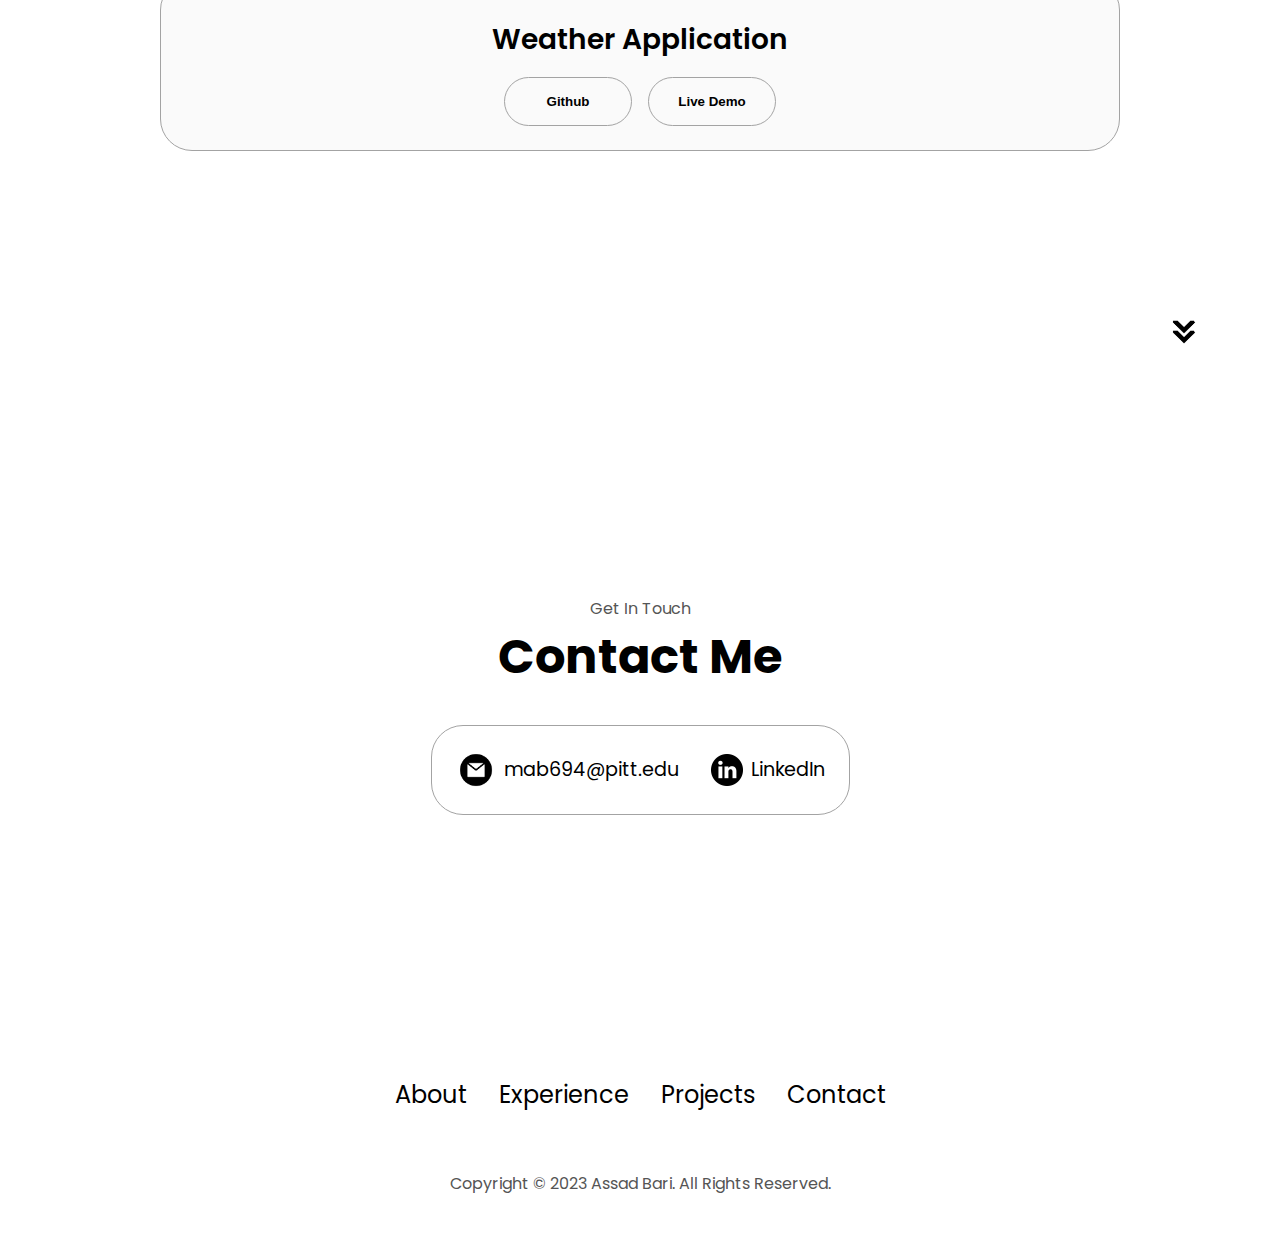
==== commit d2e0c29b: "Update index.html" ====
--- a/index.html
+++ b/index.html
@@ -202,12 +202,7 @@
     <div class="experience-details-container">
         <div class="about-containers">
         <div class="details-container color-container">
-            <div class="article-container">
-                <img src="./assets/chrome.png" alt="project 1"
-                class="project-img" width="200" height="200"
-                />
-            </div>
-            <h2 class="experience-sub-title project-title">Focus Studying Chrome Extension</h2>
+            <h2 class="experience-sub-title project-title">Pharmacy Management System | Java, Swing, NetBeans</h2>
             <div class="btn-container">
                 <button class="btn btn-color-2 project-btn" onclick="location.href='https://github.com/AssadBari'"">
                     Github
@@ -218,12 +213,7 @@
             </div>
         </div>
         <div class="details-container color-container">
-            <div class="article-container">
-                <img src="./assets/ToDo.png" alt="project 2"
-                class="project-img" width="200" height="200"
-                />
-            </div>
-            <h2 class="experience-sub-title project-title">To-do List Application</h2>
+            <h2 class="experience-sub-title project-title">Stock Prediction Web Application | Python, Steamlit</h2>
             <div class="btn-container">
                 <button class="btn btn-color-2 project-btn" onclick="location.href='https://github.com/AssadBari'"">
                     Github
@@ -234,11 +224,6 @@
             </div>
         </div>
         <div class="details-container color-container">
-            <div class="article-container">
-                <img src="./assets/weatherApp.webp" alt="project 3"
-                class="project-img" width="200" height="200"
-                />
-            </div>
             <h2 class="experience-sub-title project-title">Weather Application</h2>
             <div class="btn-container">
                 <button class="btn btn-color-2 project-btn" onclick="location.href='https://github.com/AssadBari/WeatherAppBari.git'"">
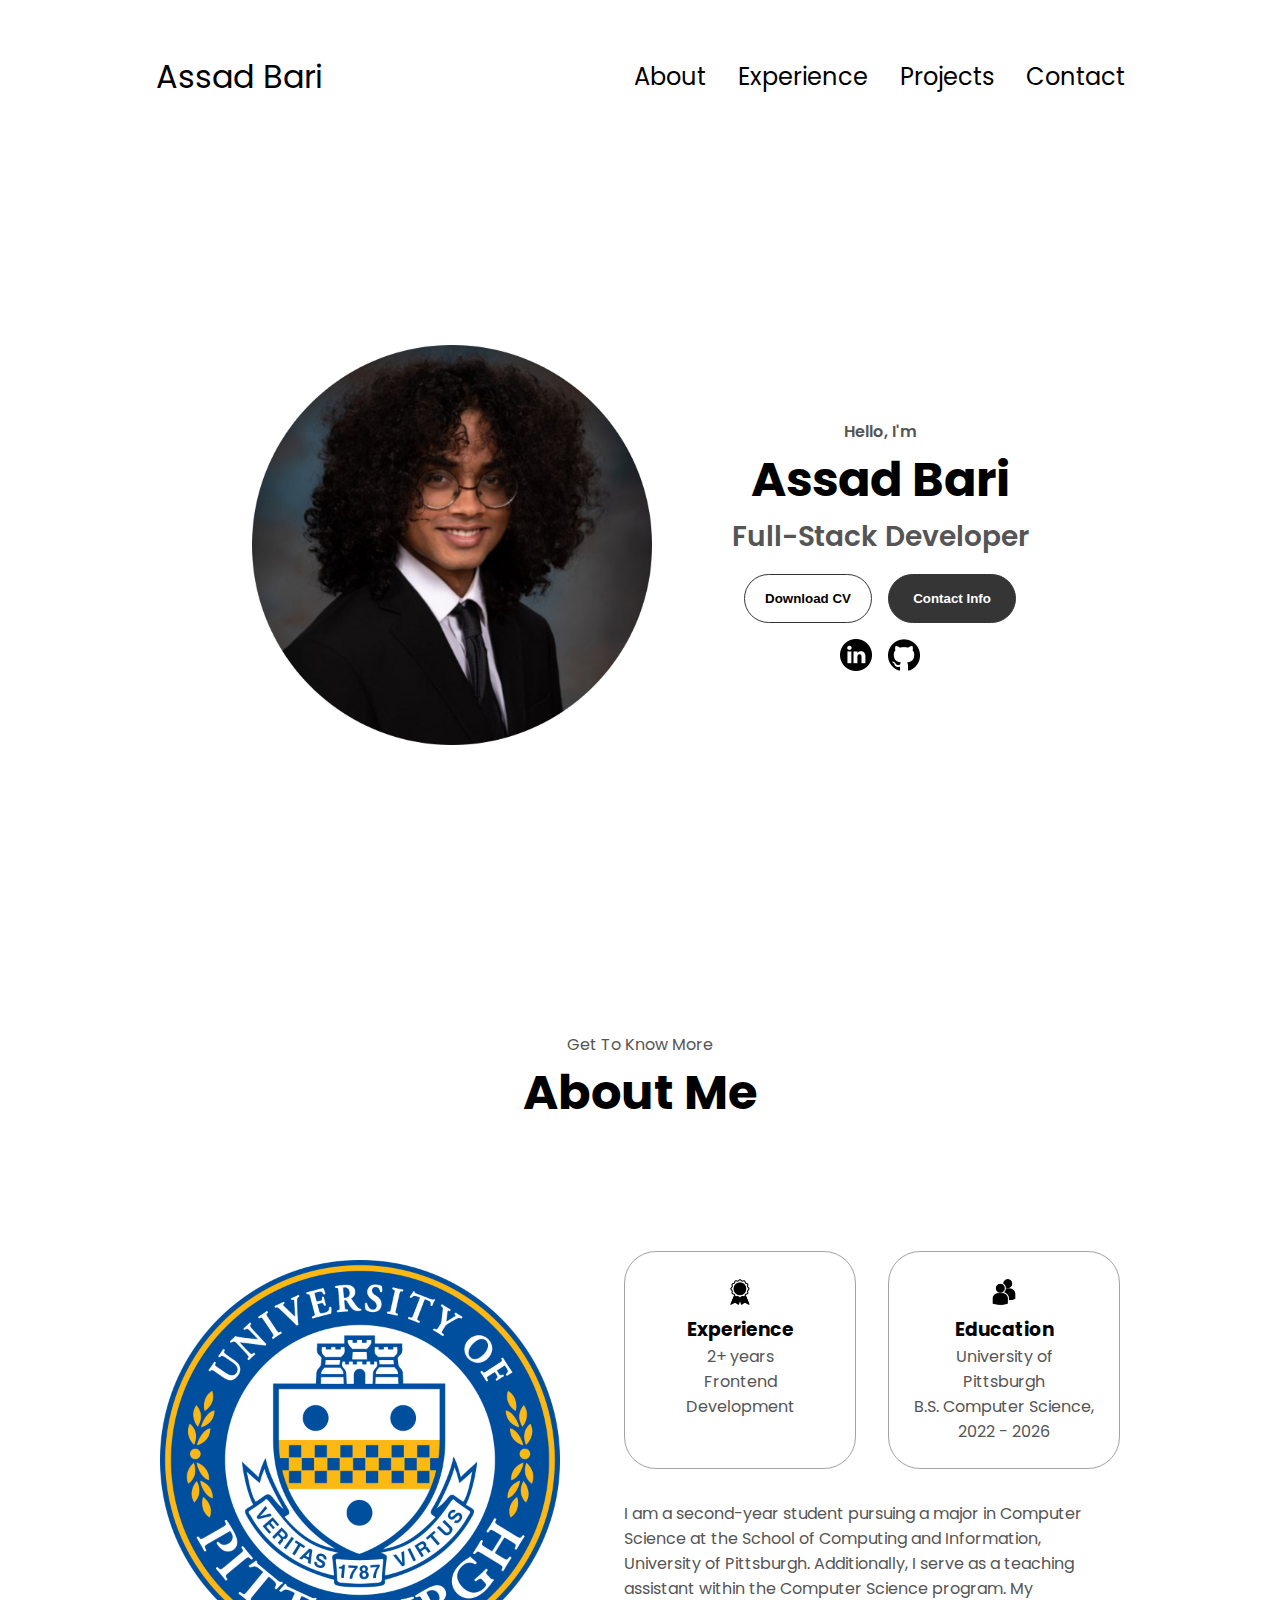
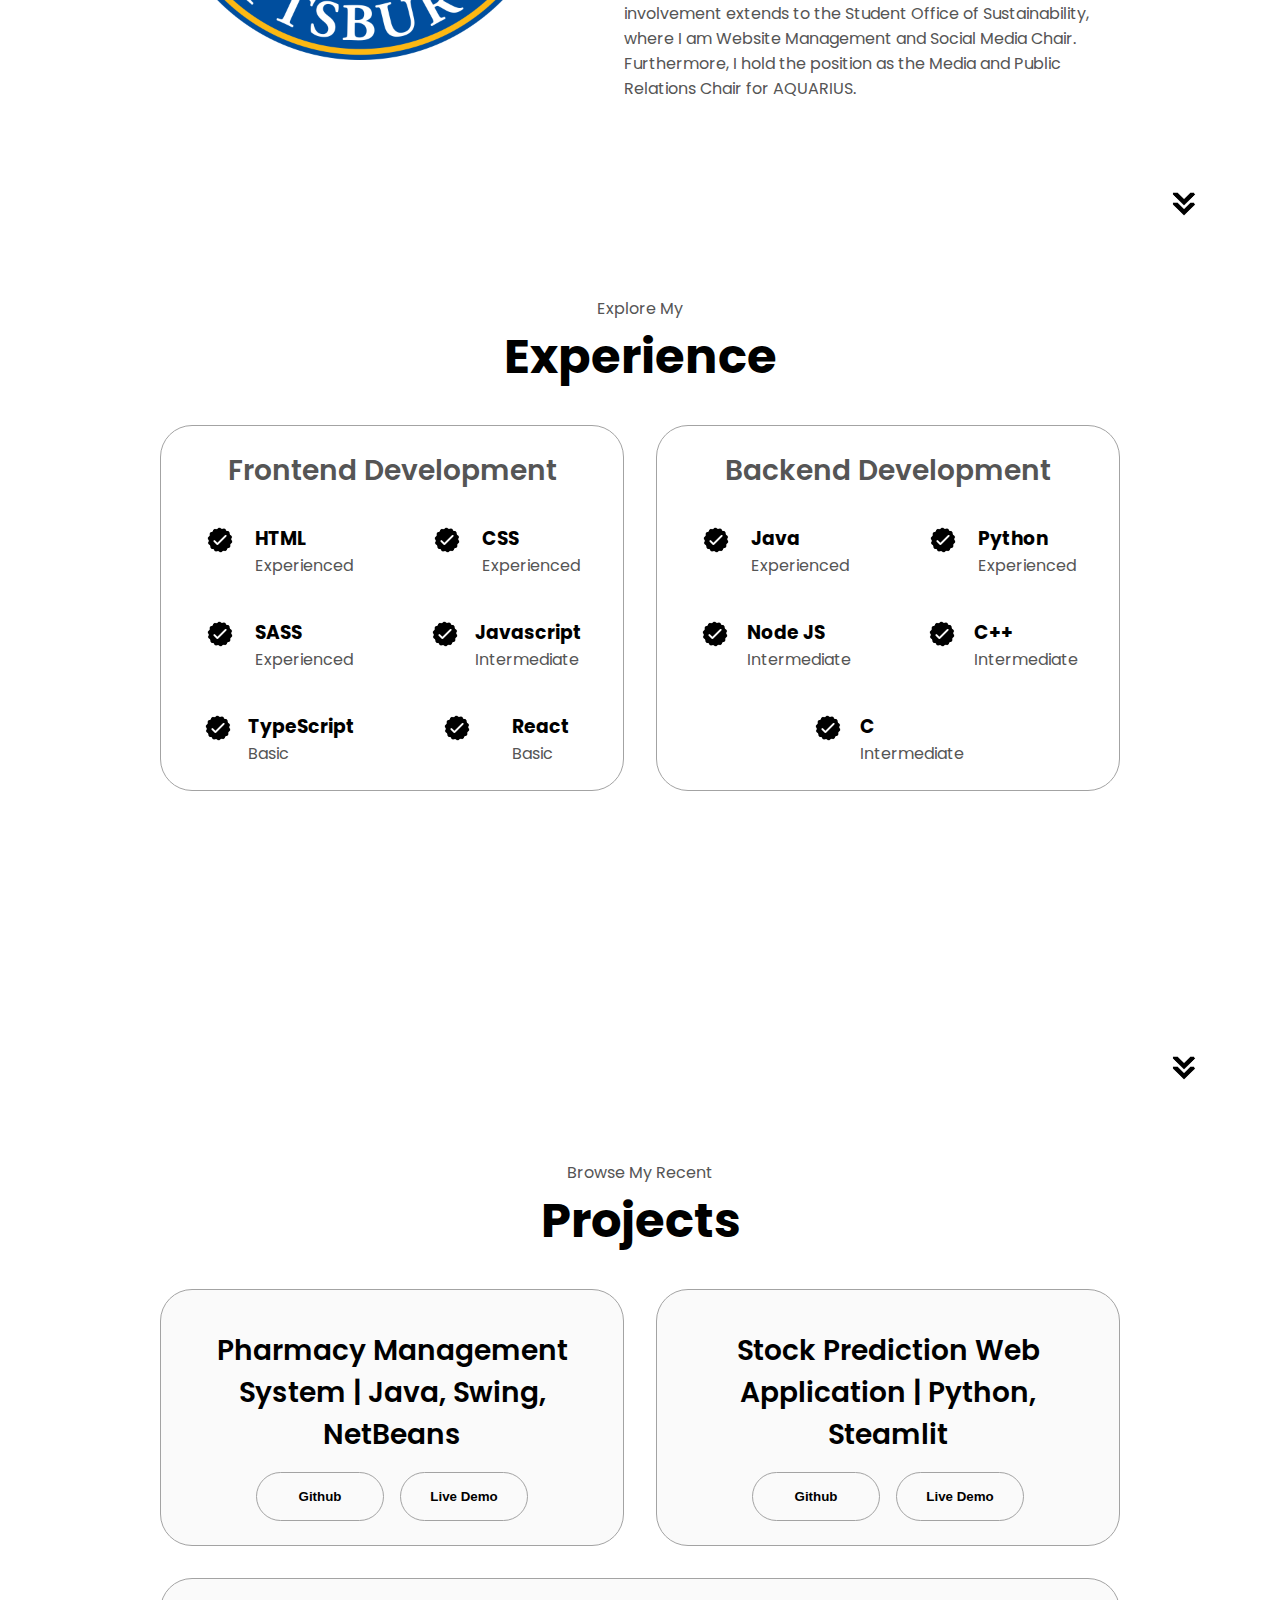
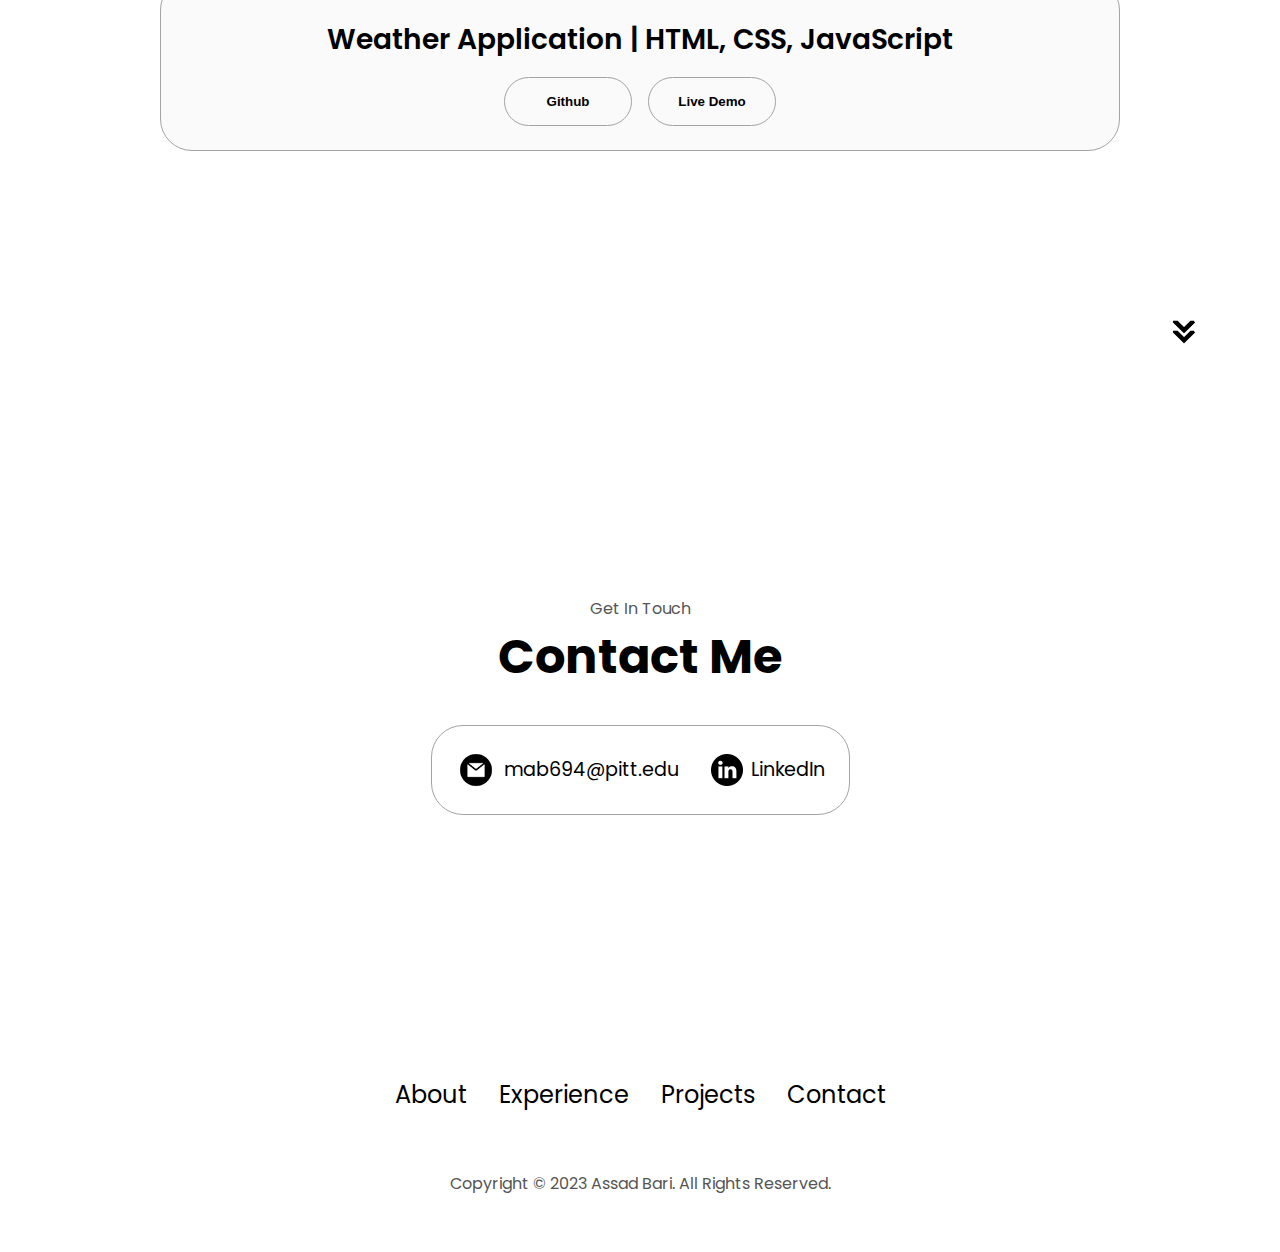
==== commit 7b86a0f8: "Update index.html" ====
--- a/index.html
+++ b/index.html
@@ -224,7 +224,7 @@
             </div>
         </div>
         <div class="details-container color-container">
-            <h2 class="experience-sub-title project-title">Weather Application</h2>
+            <h2 class="experience-sub-title project-title">Weather Application | HTML, CSS, JavaScript</h2>
             <div class="btn-container">
                 <button class="btn btn-color-2 project-btn" onclick="location.href='https://github.com/AssadBari/WeatherAppBari.git'"">
                     Github
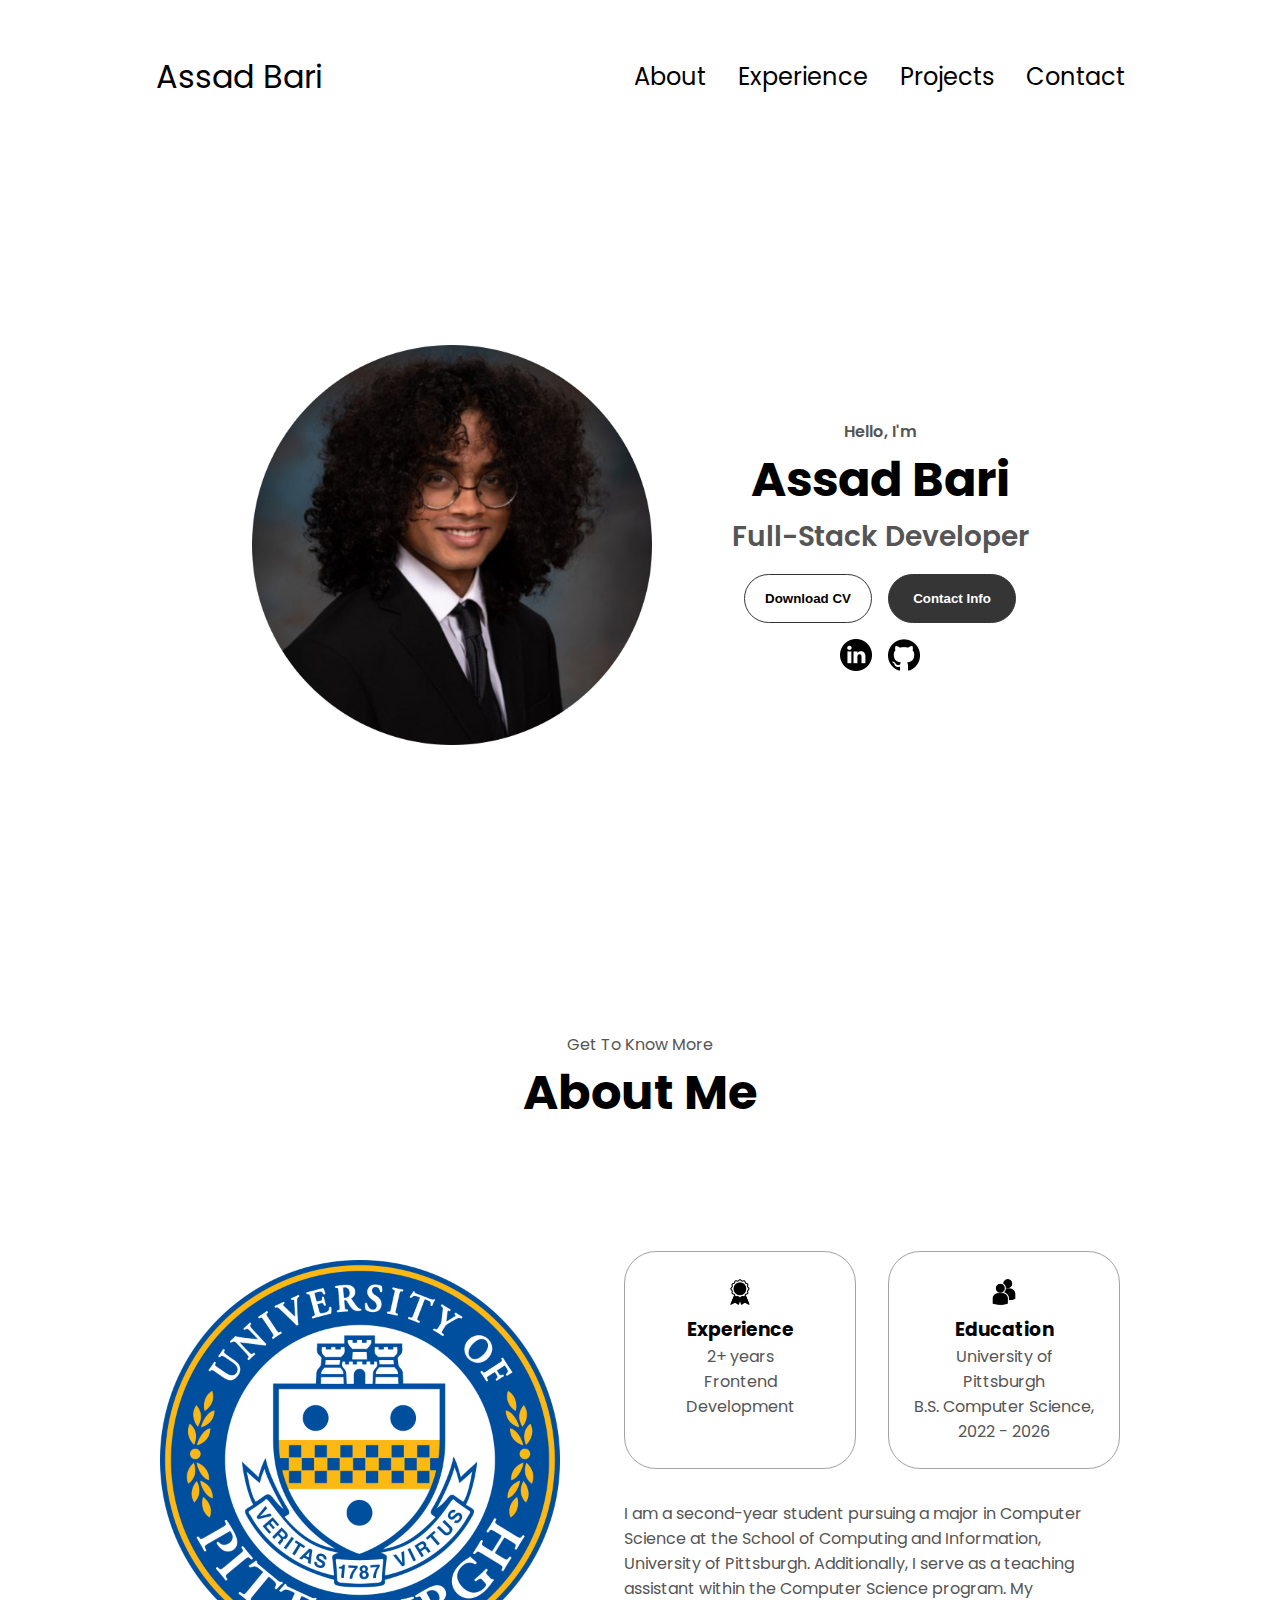
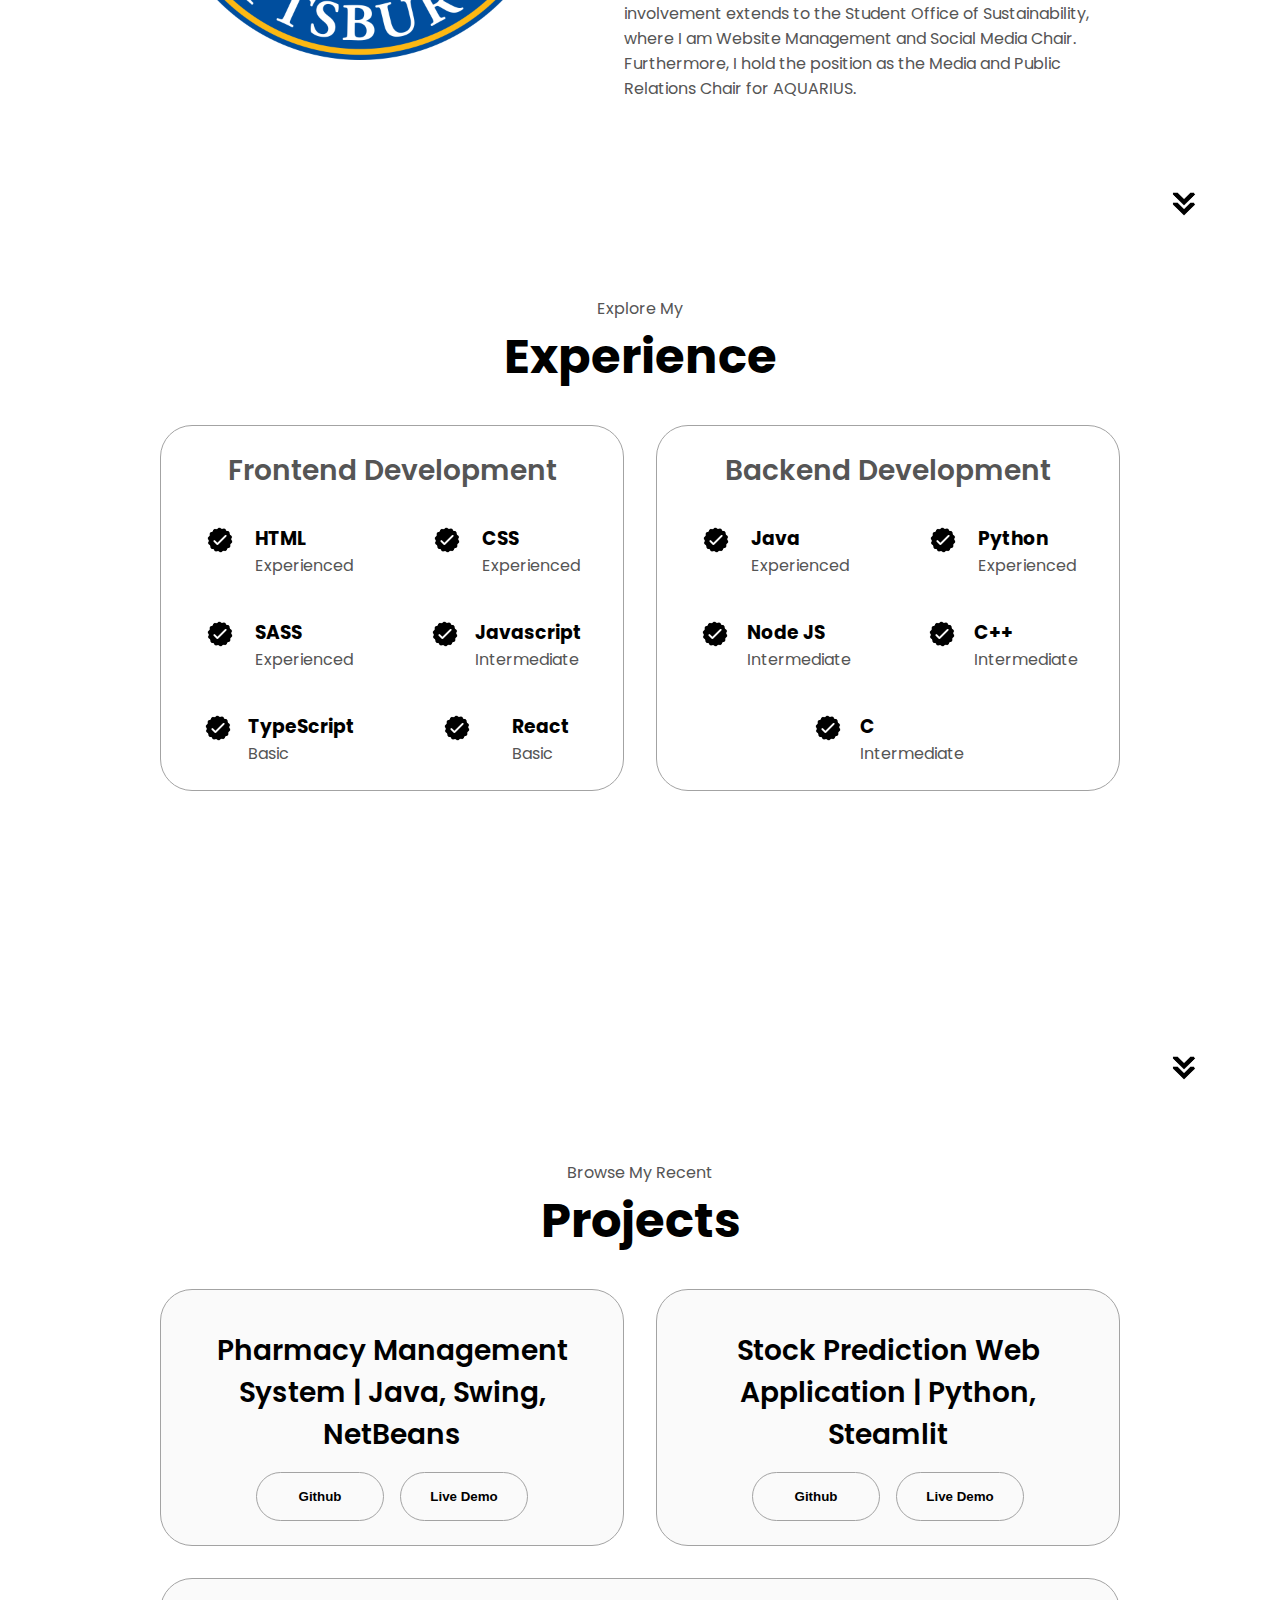
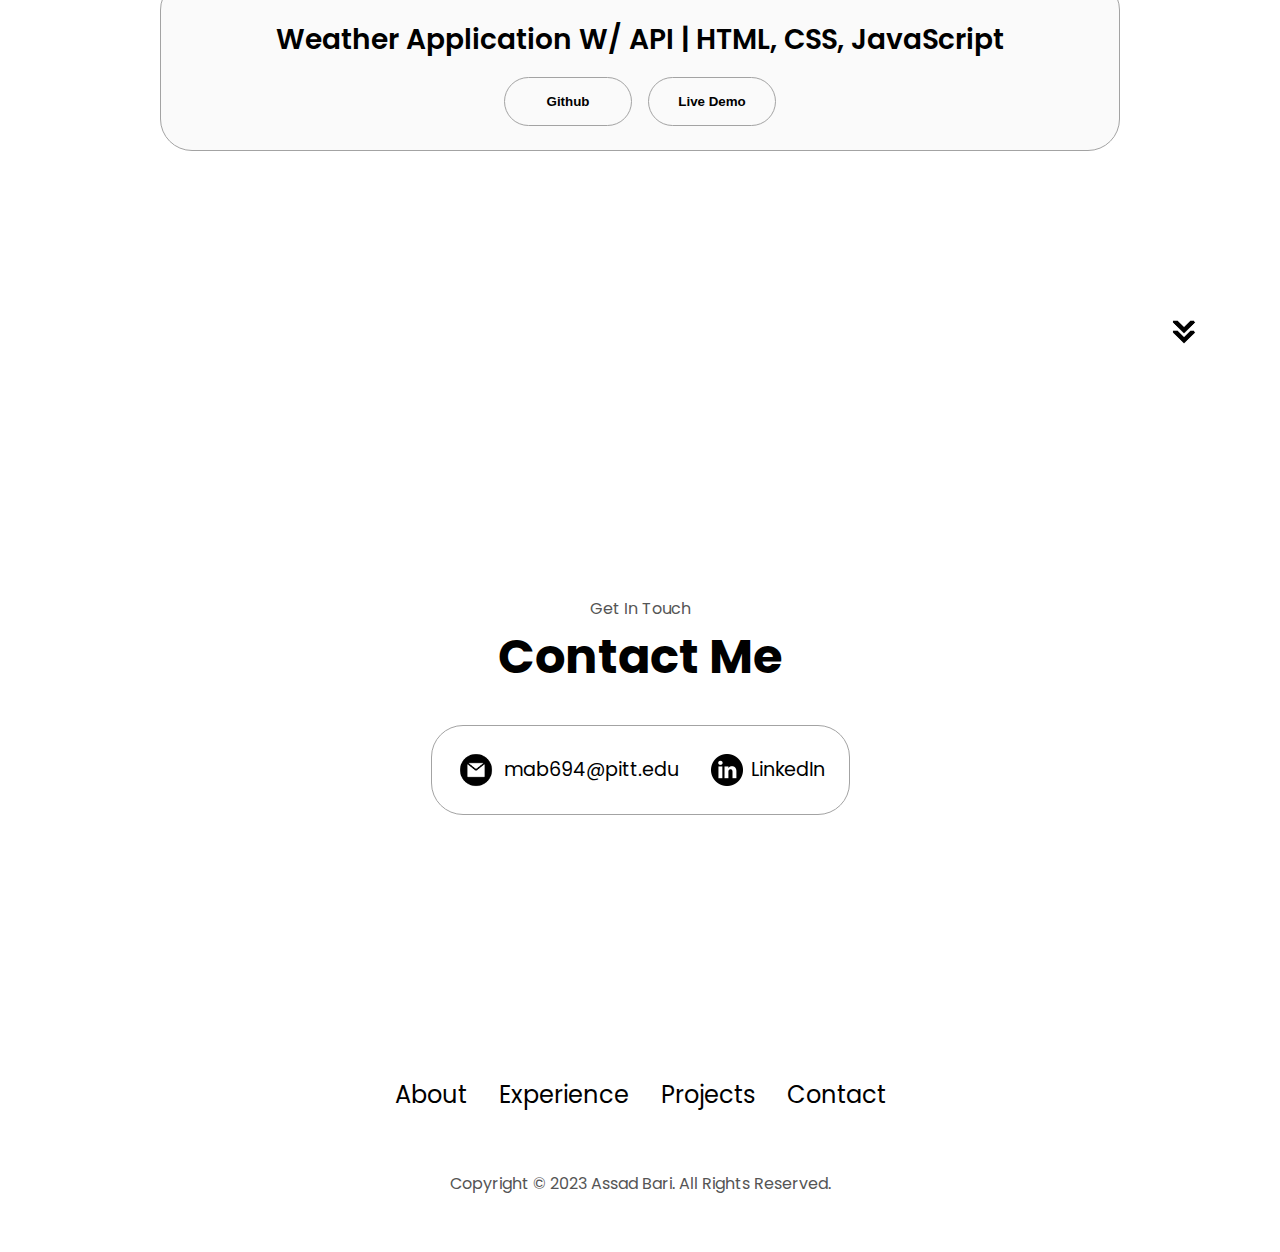
==== commit d9abddec: "Update index.html" ====
--- a/index.html
+++ b/index.html
@@ -224,7 +224,7 @@
             </div>
         </div>
         <div class="details-container color-container">
-            <h2 class="experience-sub-title project-title">Weather Application | HTML, CSS, JavaScript</h2>
+            <h2 class="experience-sub-title project-title">Weather Application W/ API | HTML, CSS, JavaScript</h2>
             <div class="btn-container">
                 <button class="btn btn-color-2 project-btn" onclick="location.href='https://github.com/AssadBari/WeatherAppBari.git'"">
                     Github
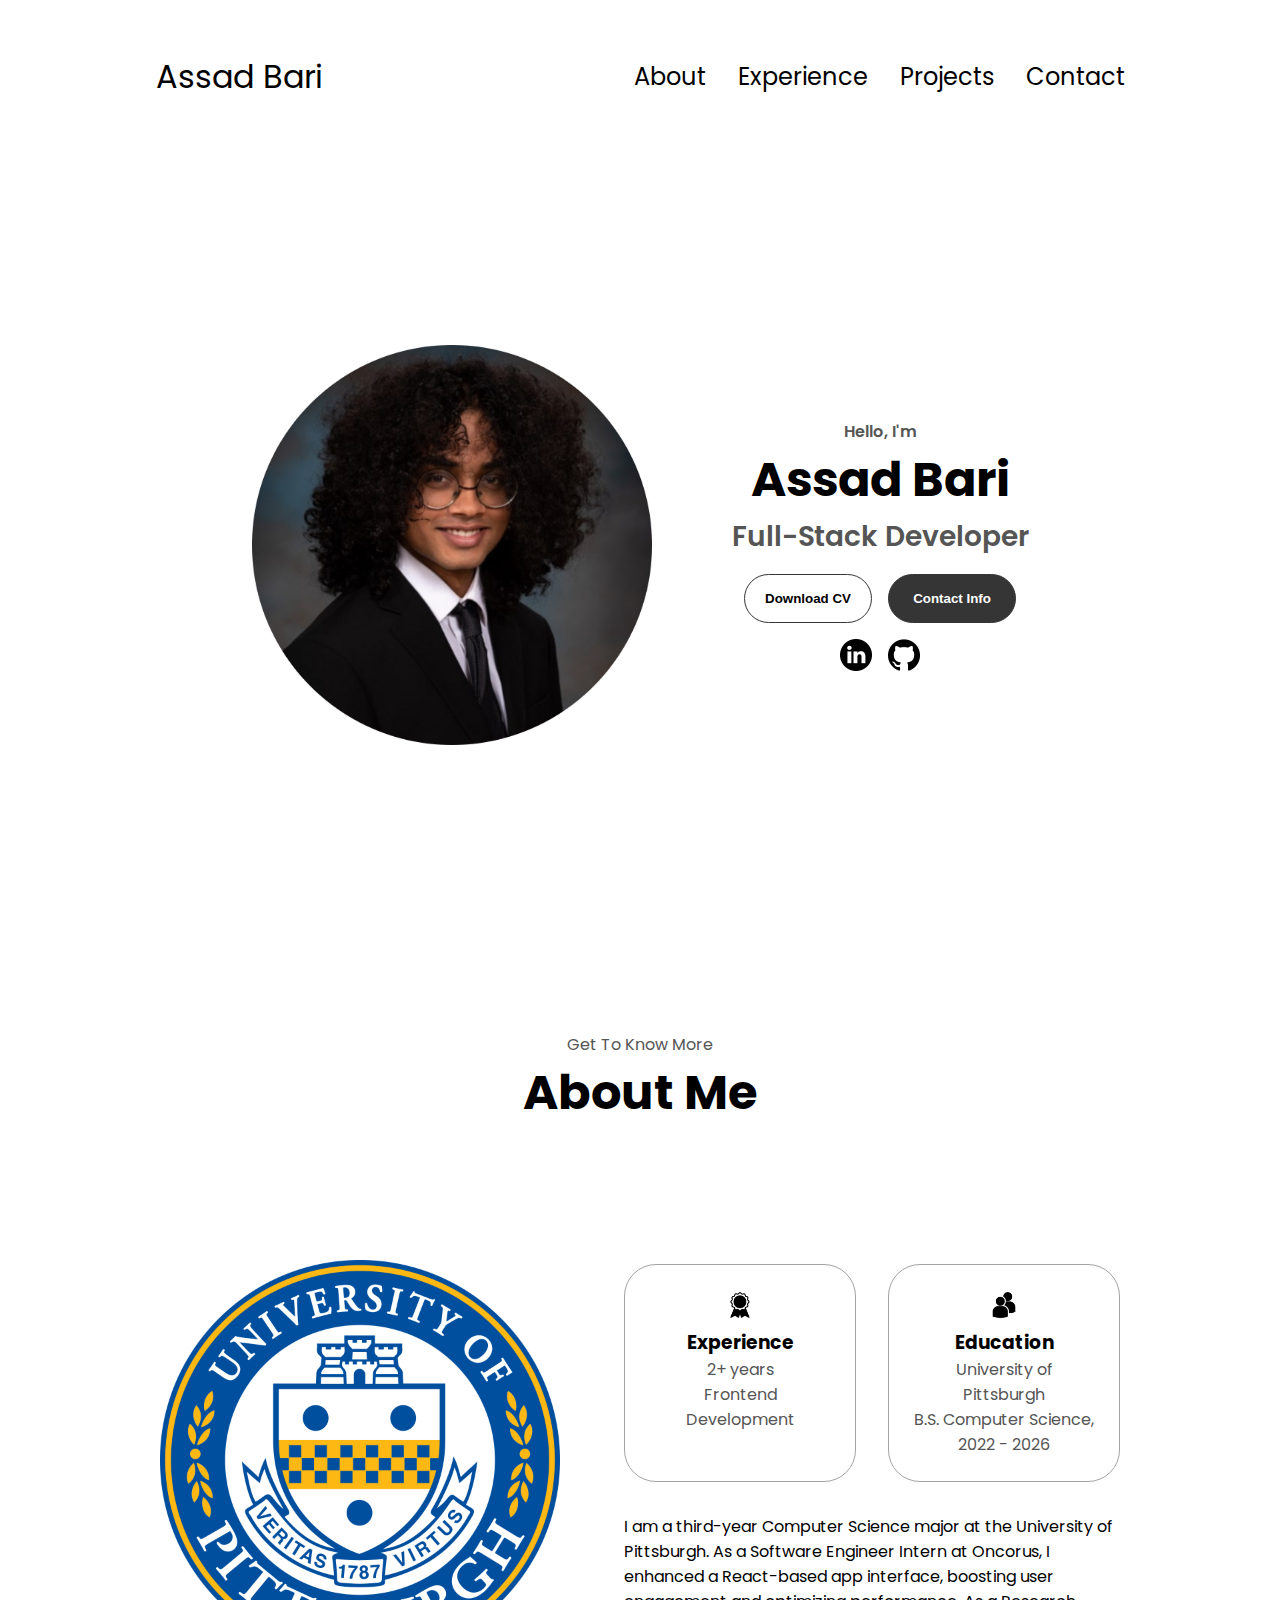
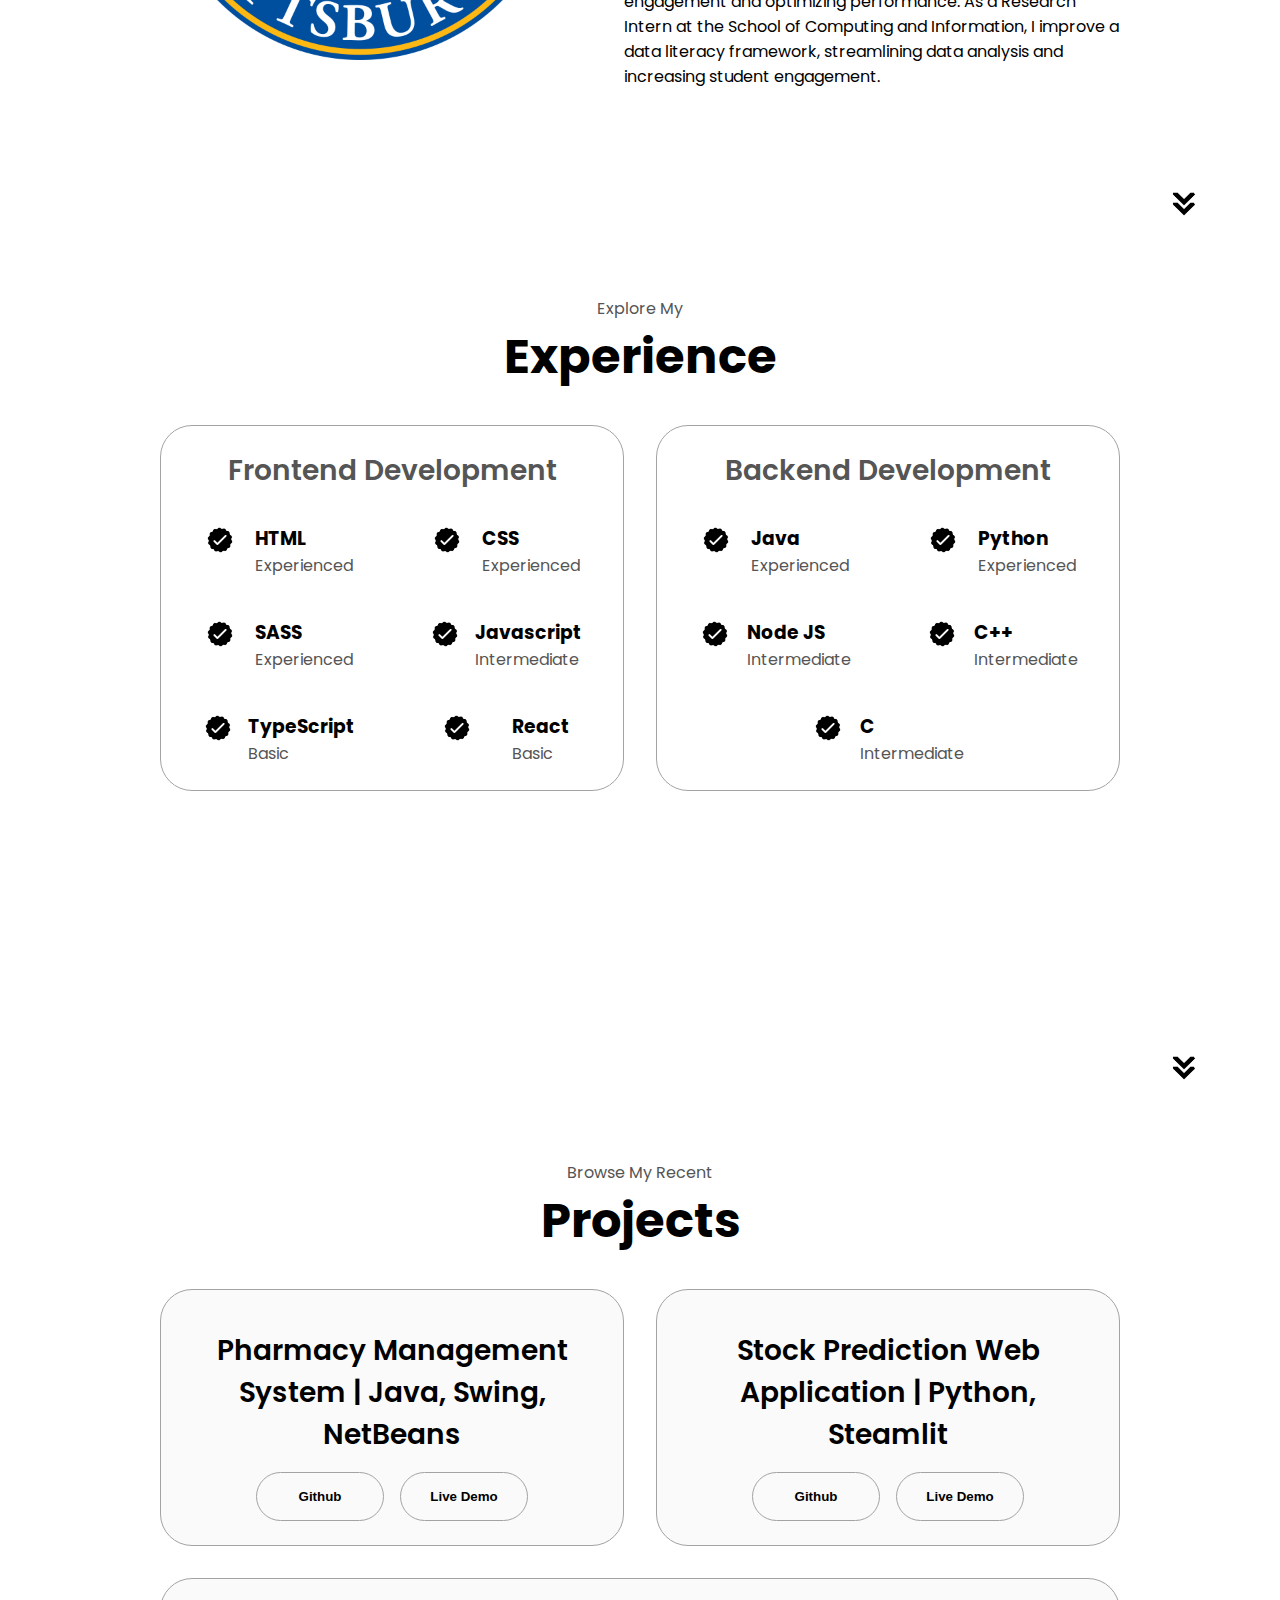
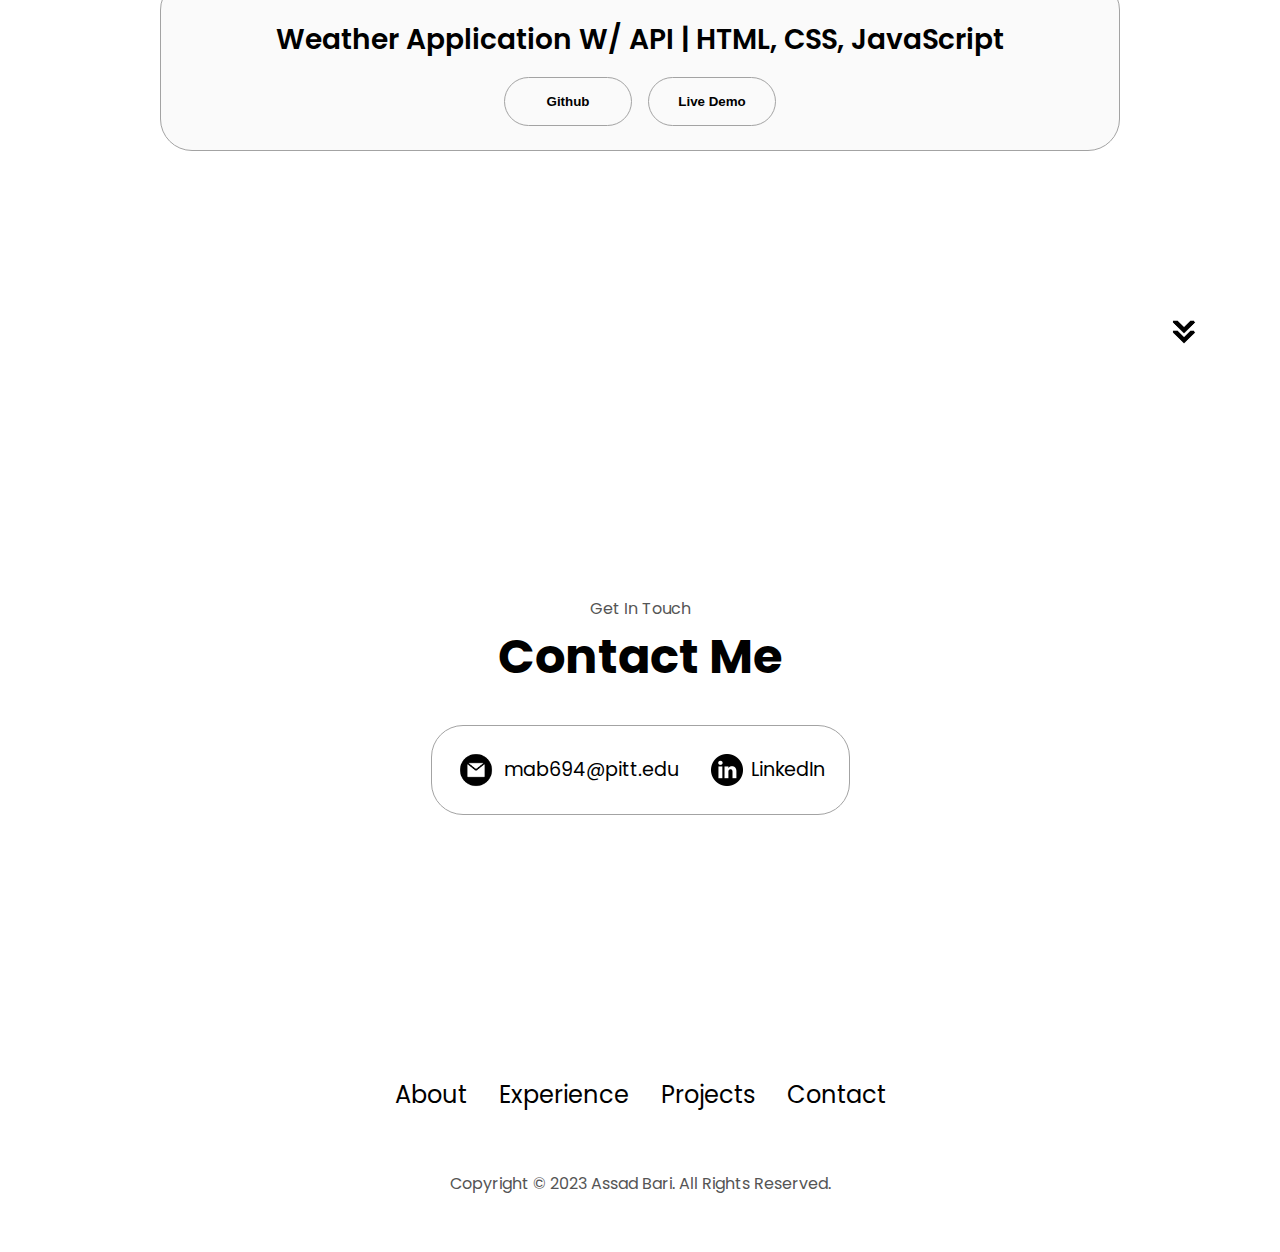
==== commit 7ea42ce4: "Update index.html" ====
--- a/index.html
+++ b/index.html
@@ -4,7 +4,7 @@
     <meta charset="UTF-8">
     <meta http-equiv="X-UA-Compatible" content="IE=edge">
     <meta name="viewport" content="width=device-width, initial-scale=1.0">
-    <title>My Portfolio</title>
+    <title>Assad Bari's Portfolio</title>
     <link rel="stylesheet" href="styles.css">
     <link rel="stylesheet" href="media.css">
 </head>
@@ -47,7 +47,7 @@
     <h1 class="title">Assad Bari</h1>
     <p class="section__text__p2">Full-Stack Developer</p>
     <div class="btn-container">
-        <button class="btn btn-color-2" onclick="window.open('./assets/Resume  - Assad Bari.pdf)">Download CV</button>
+        <button class="btn btn-color-2" onclick="window.open('./assets/UpdatedResume.pdf)">Download CV</button>
         <button class="btn btn-color-1" onclick="location.href='#contact'">Contact Info</button>
     </div>
     <div id="socials-container">
@@ -89,7 +89,13 @@
                 </div>
             </div>
              <div class="text-container">
-                <p>I am a second-year student pursuing a major in Computer Science at the School of Computing and Information, University of Pittsburgh. Additionally, I serve as a teaching assistant within the Computer Science program. My involvement extends to the Student Office of Sustainability, where I am Website Management and Social Media Chair. Furthermore, I hold the position as the Media and Public Relations Chair for AQUARIUS.</p>
+I am a third-year Computer Science major at the University of Pittsburgh. As a Software Engineer Intern at Oncorus, I enhanced a React-based app interface, boosting user engagement and optimizing performance. As a Research Intern at the School of Computing and Information, I improve a data literacy framework, streamlining data analysis and increasing student engagement.
+
+
+
+
+
+
              </div>
         </div>
     </div>
